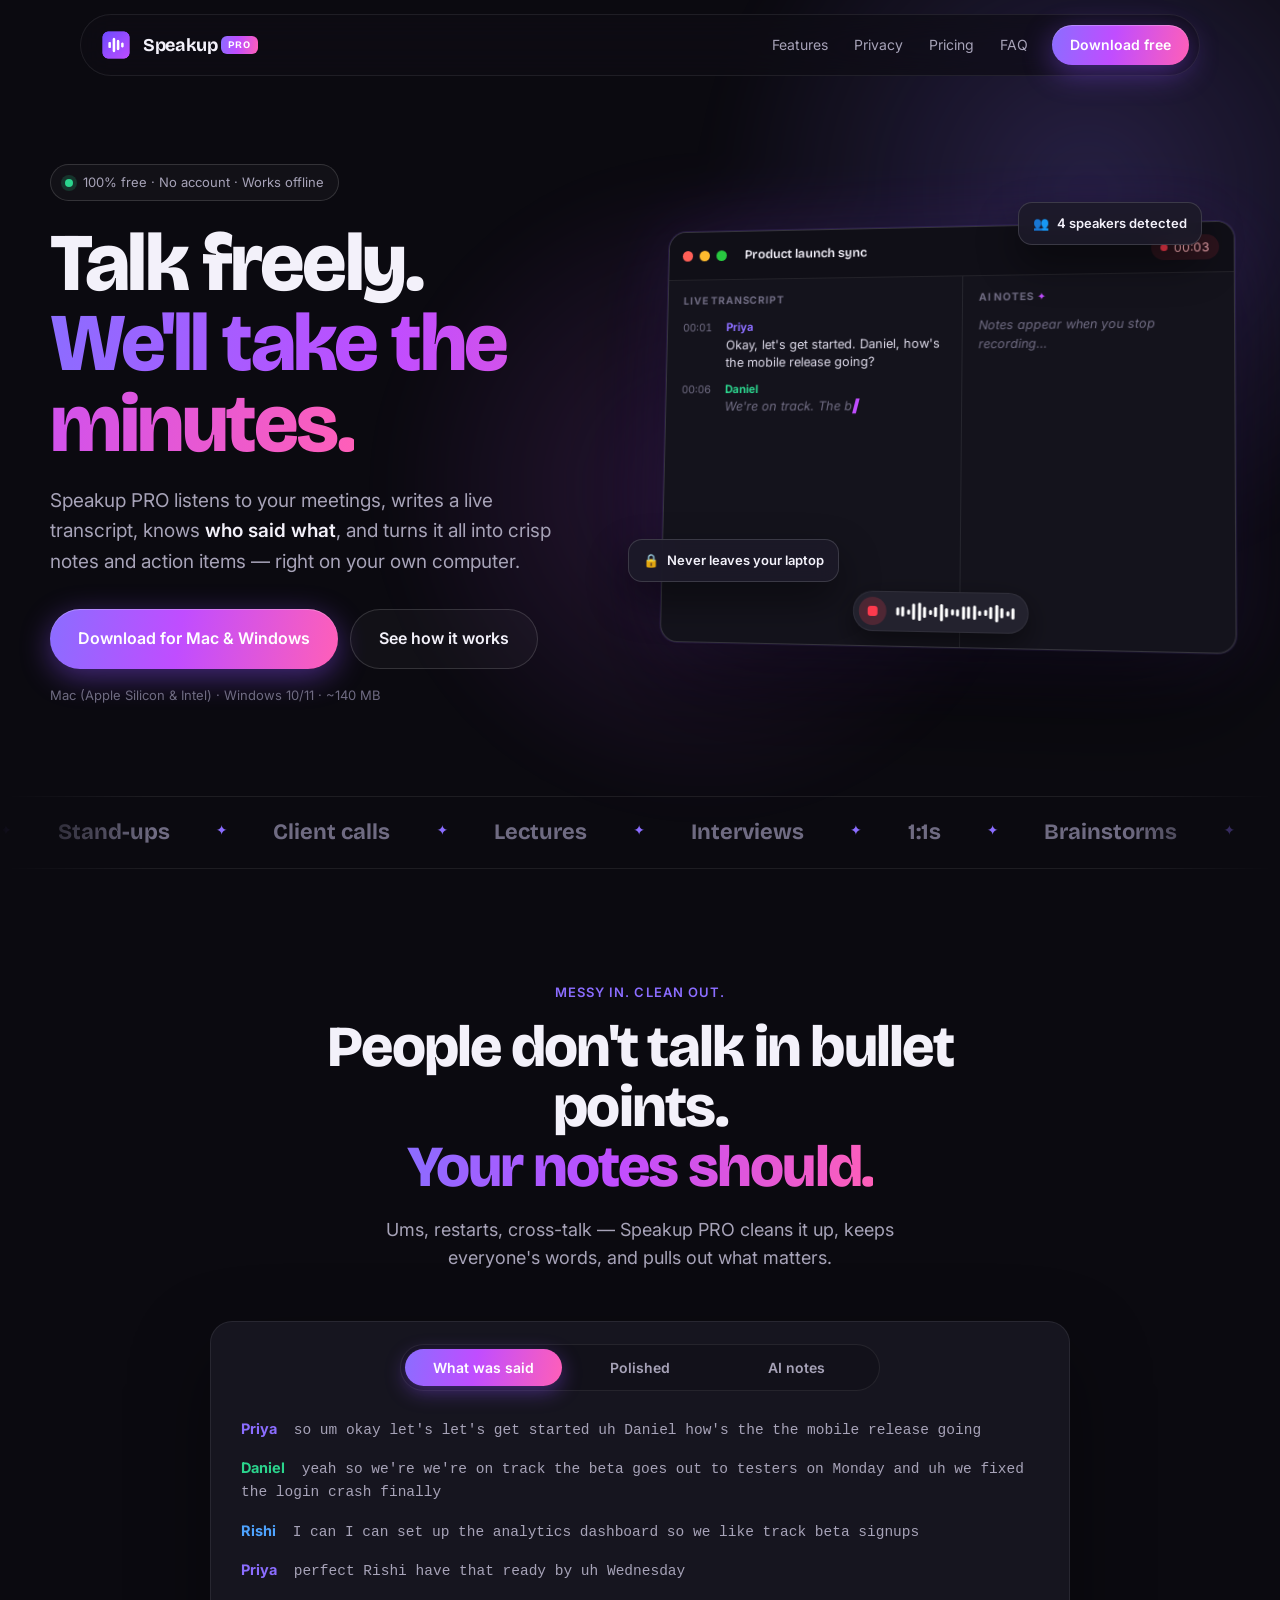
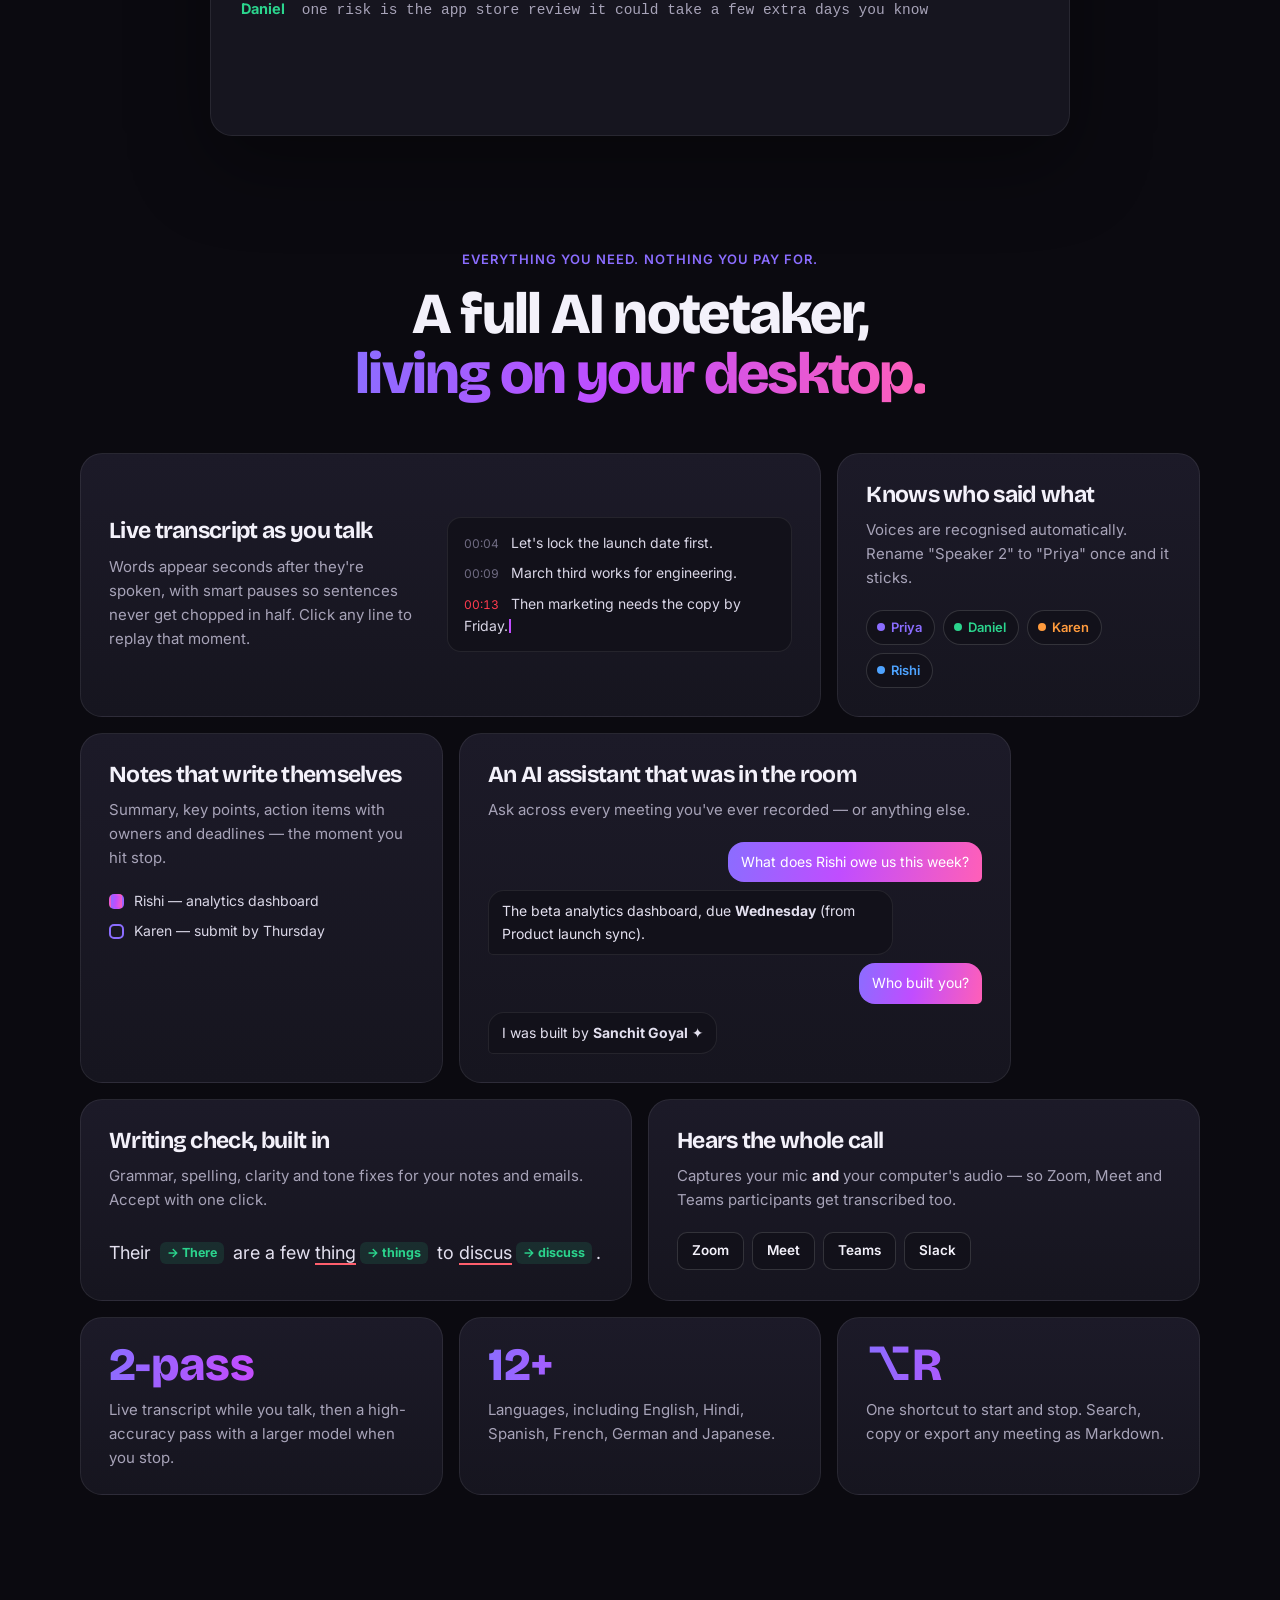
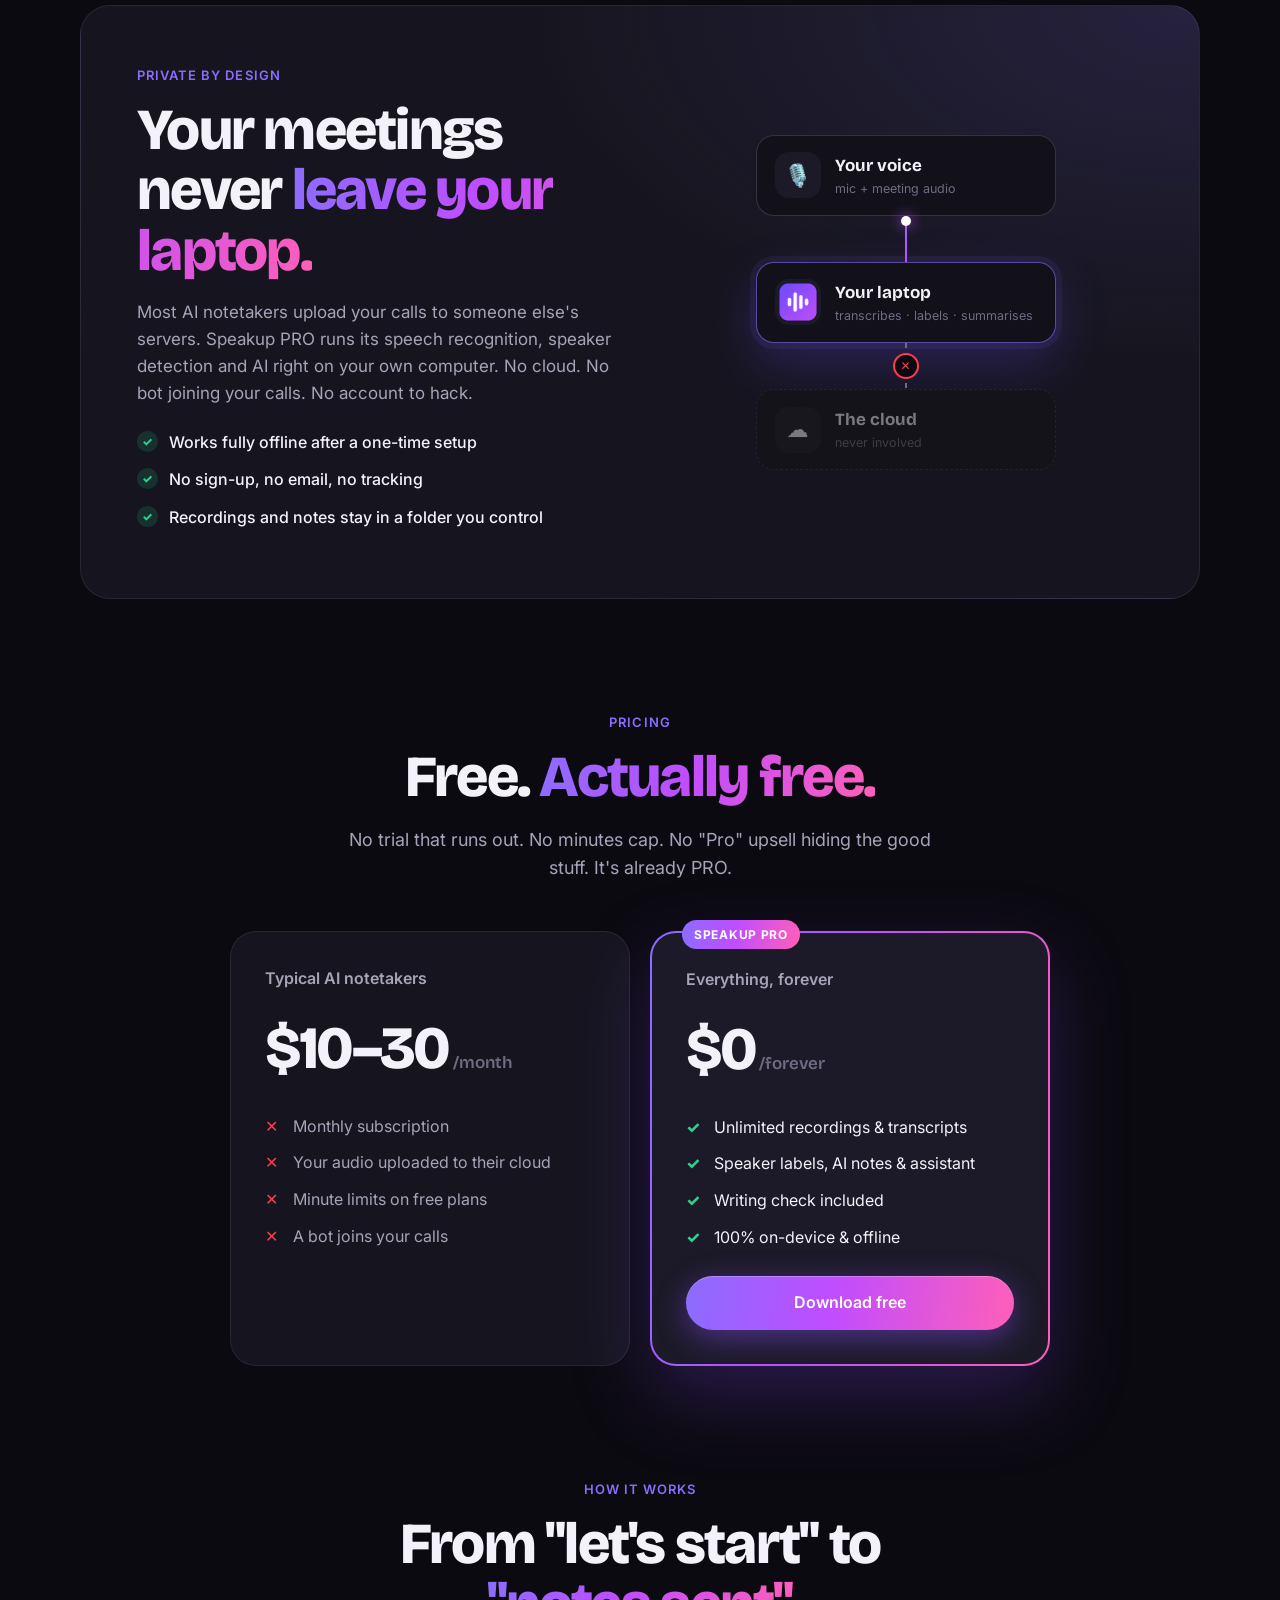
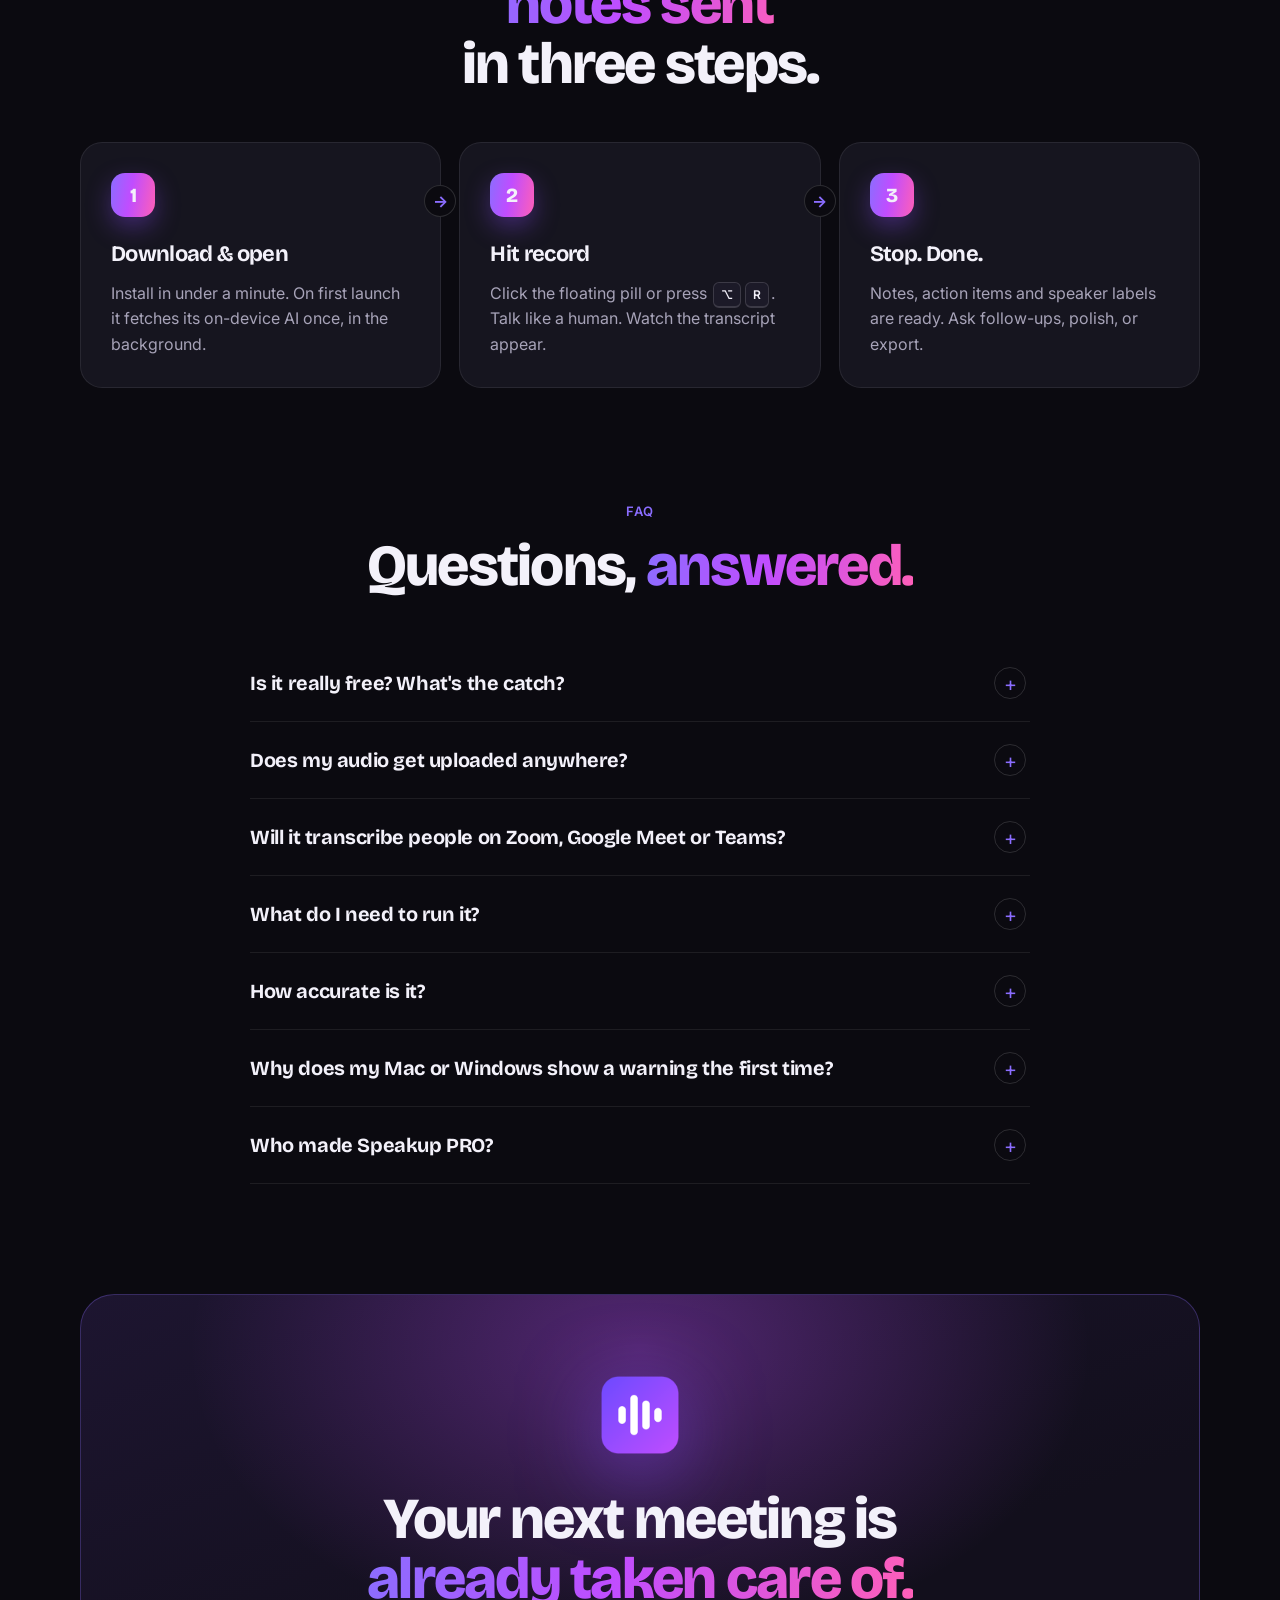
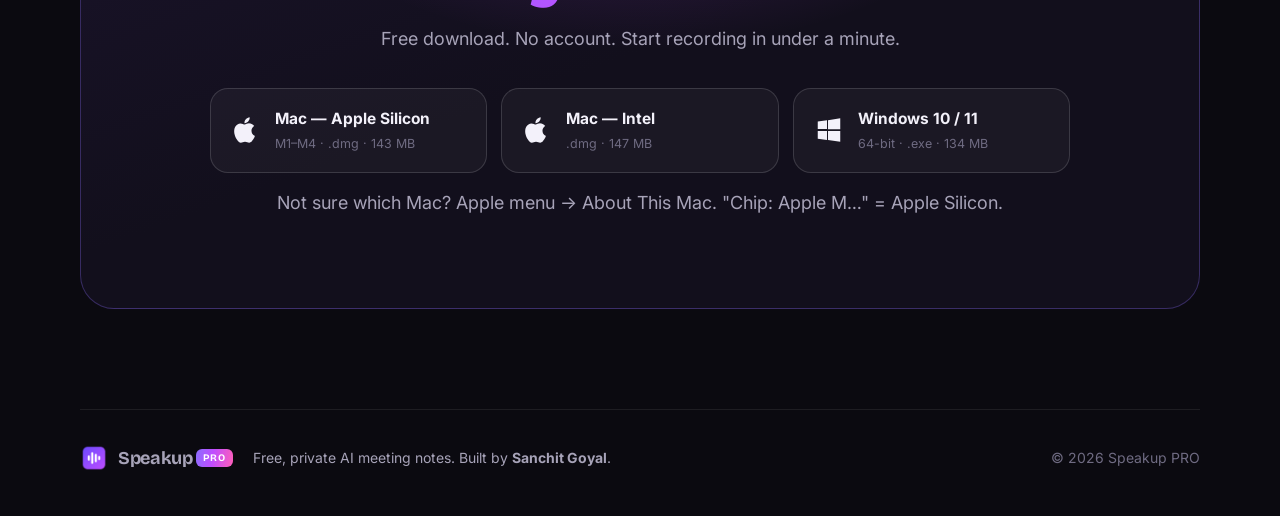
==== index.html @ 94971e8c "Add files via upload" ====
<!doctype html>
<html lang="en">
<head>
  <meta charset="utf-8" />
  <meta name="viewport" content="width=device-width, initial-scale=1" />
  <title>Speakup PRO — Free AI meeting notes that never leave your laptop</title>
  <meta name="description" content="Speakup PRO records your meetings, transcribes them live, knows who said what, and writes the notes — 100% free, no account, and everything runs on your own computer." />
  <meta property="og:title" content="Speakup PRO — Free AI meeting notes" />
  <meta property="og:description" content="Live transcripts, speaker labels, AI notes and an AI assistant. Free forever. Private by design — it all runs on your computer." />
  <meta property="og:image" content="assets/og.png" />
  <meta name="twitter:card" content="summary_large_image" />
  <meta name="theme-color" content="#0b0a10" />
  <link rel="icon" href="assets/favicon.png" />
  <link rel="preconnect" href="https://fonts.googleapis.com" />
  <link rel="preconnect" href="https://fonts.gstatic.com" crossorigin />
  <link href="https://fonts.googleapis.com/css2?family=Bricolage+Grotesque:opsz,wght@12..96,500;12..96,700;12..96,800&family=Inter:wght@400;500;600;700&display=swap" rel="stylesheet" />
  <link rel="stylesheet" href="styles.css" />
</head>
<body>
  <div class="bg-glow" aria-hidden="true"></div>

  <!-- ================= NAV ================= -->
  <header class="nav">
    <a href="#" class="brand" aria-label="Speakup PRO home">
      <img src="assets/icon-256.png" alt="" width="34" height="34" />
      <span>Speakup <b>PRO</b></span>
    </a>
    <nav class="nav-links" aria-label="Main">
      <a href="#features">Features</a>
      <a href="#privacy">Privacy</a>
      <a href="#pricing">Pricing</a>
      <a href="#faq">FAQ</a>
    </nav>
    <a href="#download" class="btn btn-sm btn-glow nav-cta">Download free</a>
  </header>

  <main>
    <!-- ================= HERO ================= -->
    <section class="hero">
      <div class="hero-copy">
        <div class="pill-badge"><span class="dot"></span> 100% free · No account · Works offline</div>
        <h1>Talk freely.<br /><span class="grad">We'll take the minutes.</span></h1>
        <p class="lead">Speakup PRO listens to your meetings, writes a live transcript, knows <em>who said what</em>, and turns it all into crisp notes and action items — right on your own computer.</p>
        <div class="hero-ctas">
          <a href="#download" class="btn btn-lg btn-glow" data-download-primary>
            <span class="os-ico" data-os-icon></span><span data-os-label>Download for free</span>
          </a>
          <a href="#how" class="btn btn-lg btn-ghost">See how it works</a>
        </div>
        <p class="hero-meta">Mac (Apple Silicon &amp; Intel) · Windows 10/11 · <span data-os-size>~140 MB</span></p>
      </div>

      <!-- Animated app window -->
      <div class="stage" aria-label="Animated preview of Speakup PRO transcribing a meeting">
        <div class="window">
          <div class="win-bar">
            <i></i><i></i><i></i>
            <span class="win-title">Product launch sync</span>
            <span class="rec-chip"><span class="rec-dot"></span><span id="demoTimer">00:00</span></span>
          </div>
          <div class="win-body">
            <div class="pane transcript" id="demoTranscript">
              <div class="pane-label">Live transcript</div>
            </div>
            <div class="pane notes">
              <div class="pane-label">AI notes <span class="spark">✦</span></div>
              <div id="demoNotes" class="demo-notes"></div>
            </div>
          </div>
          <div class="win-pill">
            <span class="rec-btn"></span>
            <span class="wave" id="demoWave"></span>
          </div>
        </div>
        <div class="float-card fc-1"><span>🔒</span> Never leaves your laptop</div>
        <div class="float-card fc-2"><span>👥</span> 4 speakers detected</div>
      </div>
    </section>

    <!-- ================= MARQUEE ================= -->
    <section class="marquee" aria-label="Made for">
      <div class="marquee-track">
        <span>Stand-ups</span><span>Client calls</span><span>Lectures</span><span>Interviews</span><span>1:1s</span><span>Brainstorms</span><span>Podcasts</span><span>Board meetings</span><span>Sales calls</span><span>Research</span>
        <span>Stand-ups</span><span>Client calls</span><span>Lectures</span><span>Interviews</span><span>1:1s</span><span>Brainstorms</span><span>Podcasts</span><span>Board meetings</span><span>Sales calls</span><span>Research</span>
      </div>
    </section>

    <!-- ================= MESSY → CLEAN ================= -->
    <section class="section polish" id="how-it-sounds">
      <div class="section-head">
        <span class="eyebrow">Messy in. Clean out.</span>
        <h2>People don't talk in bullet points.<br /><span class="grad">Your notes should.</span></h2>
        <p>Ums, restarts, cross-talk — Speakup PRO cleans it up, keeps everyone's words, and pulls out what matters.</p>
      </div>
      <div class="polish-card">
        <div class="polish-toggle" role="tablist" aria-label="Transcript view">
          <button role="tab" aria-selected="true" data-view="raw">What was said</button>
          <button role="tab" aria-selected="false" data-view="clean">Polished</button>
          <button role="tab" aria-selected="false" data-view="notes">AI notes</button>
          <span class="toggle-thumb"></span>
        </div>
        <div class="polish-views">
          <div class="pv pv-raw active" data-pane="raw">
            <p><b class="who c1">Priya</b> so um okay let's let's get started uh Daniel how's the the mobile release going</p>
            <p><b class="who c2">Daniel</b> yeah so we're we're on track the beta goes out to testers on Monday and uh we fixed the login crash finally</p>
            <p><b class="who c4">Rishi</b> I can I can set up the analytics dashboard so we like track beta signups</p>
            <p><b class="who c1">Priya</b> perfect Rishi have that ready by uh Wednesday</p>
            <p><b class="who c2">Daniel</b> one risk is the app store review it could take a few extra days you know</p>
          </div>
          <div class="pv pv-clean" data-pane="clean">
            <p><b class="who c1">Priya</b> <s>so um</s> Okay, let's get started. Daniel, how's the mobile release going?</p>
            <p><b class="who c2">Daniel</b> We're on track. The beta goes out to testers on Monday, and we fixed the login crash<s> finally</s>.</p>
            <p><b class="who c4">Rishi</b> I can set up the analytics dashboard so we can track beta signups.</p>
            <p><b class="who c1">Priya</b> Perfect. Rishi, have that ready by Wednesday.</p>
            <p><b class="who c2">Daniel</b> One risk is the App Store review — it could take a few extra days.</p>
            <div class="legend"><span><s>struck</s> fillers removed</span><span>✓ punctuation &amp; names fixed</span></div>
          </div>
          <div class="pv pv-notes" data-pane="notes">
            <h4>Summary</h4>
            <p>The mobile beta ships to testers on Monday after the login crash fix. Analytics will track signups, and App Store review timing is the main risk.</p>
            <h4>Action items</h4>
            <ul class="tasks">
              <li><span class="box"></span><b class="who c4">Rishi</b> Set up the beta analytics dashboard — <em>by Wednesday</em></li>
              <li><span class="box"></span><b class="who c2">Daniel</b> Send the beta to testers — <em>Monday</em></li>
            </ul>
            <h4>Risks</h4>
            <p>App Store review could add a few days.</p>
          </div>
        </div>
      </div>
    </section>

    <!-- ================= FEATURES (bento) ================= -->
    <section class="section" id="features">
      <div class="section-head">
        <span class="eyebrow">Everything you need. Nothing you pay for.</span>
        <h2>A full AI notetaker,<br /><span class="grad">living on your desktop.</span></h2>
      </div>
      <div class="bento">
        <article class="tile t-wide t-live">
          <div class="tile-copy">
            <h3>Live transcript as you talk</h3>
            <p>Words appear seconds after they're spoken, with smart pauses so sentences never get chopped in half. Click any line to replay that moment.</p>
          </div>
          <div class="mini-transcript" aria-hidden="true">
            <div><span class="t">00:04</span> Let's lock the launch date first.</div>
            <div><span class="t">00:09</span> March third works for engineering.</div>
            <div class="typing-line"><span class="t live">00:13</span> <span class="typewriter" data-text="Then marketing needs the copy by Friday."></span><span class="caret"></span></div>
          </div>
        </article>

        <article class="tile t-speakers">
          <h3>Knows who said what</h3>
          <p>Voices are recognised automatically. Rename "Speaker 2" to "Priya" once and it sticks.</p>
          <div class="chips" aria-hidden="true">
            <span class="chip c1">Priya</span><span class="chip c2">Daniel</span><span class="chip c3">Karen</span><span class="chip c4">Rishi</span>
          </div>
        </article>

        <article class="tile t-notes">
          <h3>Notes that write themselves</h3>
          <p>Summary, key points, action items with owners and deadlines — the moment you hit stop.</p>
          <ul class="mini-tasks" aria-hidden="true">
            <li><span class="box on"></span> Rishi — analytics dashboard</li>
            <li><span class="box"></span> Karen — submit by Thursday</li>
          </ul>
        </article>

        <article class="tile t-assistant">
          <h3>An AI assistant that was in the room</h3>
          <p>Ask across every meeting you've ever recorded — or anything else.</p>
          <div class="chat" aria-hidden="true">
            <div class="b user">What does Rishi owe us this week?</div>
            <div class="b bot">The beta analytics dashboard, due <b>Wednesday</b> (from Product launch sync).</div>
            <div class="b user">Who built you?</div>
            <div class="b bot">I was built by <b>Sanchit Goyal</b> ✦</div>
          </div>
        </article>

        <article class="tile t-writing">
          <h3>Writing check, built in</h3>
          <p>Grammar, spelling, clarity and tone fixes for your notes and emails. Accept with one click.</p>
          <p class="wc-demo" aria-hidden="true">Their <span class="fix">→ There</span> are a few <u>thing</u><span class="fix">→ things</span> to <span class="nw"><u>discus</u><span class="fix">→ discuss</span>.</span></p>
        </article>

        <article class="tile t-calls">
          <h3>Hears the whole call</h3>
          <p>Captures your mic <em>and</em> your computer's audio — so Zoom, Meet and Teams participants get transcribed too.</p>
          <div class="apps" aria-hidden="true"><span>Zoom</span><span>Meet</span><span>Teams</span><span>Slack</span></div>
        </article>

        <article class="tile t-small t-accuracy">
          <div class="big-num">2-pass</div>
          <p>Live transcript while you talk, then a high-accuracy pass with a larger model when you stop.</p>
        </article>
        <article class="tile t-small t-langs">
          <div class="big-num">12+</div>
          <p>Languages, including English, Hindi, Spanish, French, German and Japanese.</p>
        </article>
        <article class="tile t-small t-export">
          <div class="big-num">⌥R</div>
          <p>One shortcut to start and stop. Search, copy or export any meeting as Markdown.</p>
        </article>
      </div>
    </section>

    <!-- ================= PRIVACY ================= -->
    <section class="section privacy" id="privacy">
      <div class="privacy-grid">
        <div>
          <span class="eyebrow">Private by design</span>
          <h2>Your meetings never <span class="grad">leave your laptop.</span></h2>
          <p class="lead-sm">Most AI notetakers upload your calls to someone else's servers. Speakup PRO runs its speech recognition, speaker detection and AI right on your own computer. No cloud. No bot joining your calls. No account to hack.</p>
          <ul class="checks">
            <li>Works fully offline after a one-time setup</li>
            <li>No sign-up, no email, no tracking</li>
            <li>Recordings and notes stay in a folder you control</li>
          </ul>
        </div>
        <div class="flow-diagram" aria-label="Diagram: audio goes from your microphone to the AI on your laptop, never to the cloud">
          <div class="node"><span class="ic">🎙️</span><span class="txt"><b>Your voice</b><small>mic + meeting audio</small></span></div>
          <div class="link"><span class="pulse"></span></div>
          <div class="node core"><span class="ic"><img src="assets/icon-256.png" alt="" /></span><span class="txt"><b>Your laptop</b><small>transcribes · labels · summarises</small></span></div>
          <div class="link cut"><span class="x">✕</span></div>
          <div class="node cloud"><span class="ic">☁️</span><span class="txt"><b>The cloud</b><small>never involved</small></span></div>
        </div>
      </div>
    </section>

    <!-- ================= PRICING ================= -->
    <section class="section" id="pricing">
      <div class="section-head">
        <span class="eyebrow">Pricing</span>
        <h2>Free. <span class="grad">Actually free.</span></h2>
        <p>No trial that runs out. No minutes cap. No "Pro" upsell hiding the good stuff. It's already PRO.</p>
      </div>
      <div class="price-row">
        <div class="price-card others">
          <div class="pc-head">Typical AI notetakers</div>
          <div class="pc-price">$10–30<small>/month</small></div>
          <ul>
            <li class="no">Monthly subscription</li>
            <li class="no">Your audio uploaded to their cloud</li>
            <li class="no">Minute limits on free plans</li>
            <li class="no">A bot joins your calls</li>
          </ul>
        </div>
        <div class="price-card ours">
          <div class="pc-ribbon">Speakup PRO</div>
          <div class="pc-head">Everything, forever</div>
          <div class="pc-price">$0<small>/forever</small></div>
          <ul>
            <li>Unlimited recordings &amp; transcripts</li>
            <li>Speaker labels, AI notes &amp; assistant</li>
            <li>Writing check included</li>
            <li>100% on-device &amp; offline</li>
          </ul>
          <a href="#download" class="btn btn-glow btn-block">Download free</a>
        </div>
      </div>
    </section>

    <!-- ================= HOW IT WORKS ================= -->
    <section class="section" id="how">
      <div class="section-head">
        <span class="eyebrow">How it works</span>
        <h2>From <span class="nw">"let's start"</span> to <span class="grad nw">"notes sent"</span><br />in three steps.</h2>
      </div>
      <ol class="steps">
        <li>
          <span class="step-n">1</span>
          <h3>Download &amp; open</h3>
          <p>Install in under a minute. On first launch it fetches its on-device AI once, in the background.</p>
        </li>
        <li>
          <span class="step-n">2</span>
          <h3>Hit record</h3>
          <p>Click the floating pill or press <kbd>⌥</kbd><kbd>R</kbd>. Talk like a human. Watch the transcript appear.</p>
        </li>
        <li>
          <span class="step-n">3</span>
          <h3>Stop. Done.</h3>
          <p>Notes, action items and speaker labels are ready. Ask follow-ups, polish, or export.</p>
        </li>
      </ol>
    </section>

    <!-- ================= FAQ ================= -->
    <section class="section faq" id="faq">
      <div class="section-head">
        <span class="eyebrow">FAQ</span>
        <h2>Questions, <span class="grad">answered.</span></h2>
      </div>
      <div class="faq-list">
        <details>
          <summary>Is it really free? What's the catch?</summary>
          <p>It's really free. Because everything runs on your own computer, there are no server costs to pass on to you — so there's no subscription, no account and no ads.</p>
        </details>
        <details>
          <summary>Does my audio get uploaded anywhere?</summary>
          <p>No. Speech recognition, speaker detection and the AI all run locally. The only internet use is a one-time download of the AI models on first launch; after that you can record with Wi-Fi off.</p>
        </details>
        <details>
          <summary>Will it transcribe people on Zoom, Google Meet or Teams?</summary>
          <p>Yes. Turn on "Also capture computer audio" and Speakup PRO records the call audio alongside your mic. No bot joins the meeting, so nobody sees an extra participant.</p>
        </details>
        <details>
          <summary>What do I need to run it?</summary>
          <p>A Mac (Apple Silicon or Intel, macOS 12 or later) or a Windows 10/11 PC, 8 GB of RAM or more, and about 1.5 GB of free disk space. Newer computers write notes faster — on Apple Silicon it's quick.</p>
        </details>
        <details>
          <summary>How accurate is it?</summary>
          <p>Very good for clear audio, using the open Whisper speech model — and a high-accuracy pass re-checks each recording when you stop. Like any AI, it can occasionally mishear a name or mix up who said what, so give important details a quick look.</p>
        </details>
        <details>
          <summary>Why does my Mac or Windows show a warning the first time?</summary>
          <p>The installers aren't code-signed yet. On Mac, right-click the app and choose <b>Open</b>. On Windows, click <b>More info → Run anyway</b>. You only need to do this once.</p>
        </details>
        <details>
          <summary>Who made Speakup PRO?</summary>
          <p>Speakup PRO was built by Sanchit Goyal. Ask the in-app assistant — it'll tell you the same.</p>
        </details>
      </div>
    </section>

    <!-- ================= DOWNLOAD ================= -->
    <section class="section download" id="download">
      <div class="dl-card">
        <div class="dl-glow" aria-hidden="true"></div>
        <img src="assets/icon-256.png" alt="Speakup PRO app icon" class="dl-icon" width="96" height="96" />
        <h2>Your next meeting is<br /><span class="grad">already taken care of.</span></h2>
        <p>Free download. No account. Start recording in under a minute.</p>
        <div class="dl-grid">
          <a class="dl-btn" data-platform="mac-arm" href="#">
            <span class="dl-os"></span>
            <span><b>Mac — Apple Silicon</b><small>M1–M4 · .dmg · 143 MB</small></span>
          </a>
          <a class="dl-btn" data-platform="mac-intel" href="#">
            <span class="dl-os"></span>
            <span><b>Mac — Intel</b><small>.dmg · 147 MB</small></span>
          </a>
          <a class="dl-btn" data-platform="windows" href="#">
            <span class="dl-os win"></span>
            <span><b>Windows 10 / 11</b><small>64-bit · .exe · 134 MB</small></span>
          </a>
        </div>
        <p class="dl-help">Not sure which Mac? Apple menu → About This Mac. "Chip: Apple M…" = Apple Silicon.</p>
      </div>
    </section>
  </main>

  <footer class="footer">
    <div class="brand"><img src="assets/icon-256.png" alt="" width="28" height="28" /><span>Speakup <b>PRO</b></span></div>
    <p>Free, private AI meeting notes. Built by <b>Sanchit Goyal</b>.</p>
    <p class="small">© <span id="year">2026</span> Speakup PRO</p>
  </footer>

  <script src="script.js"></script>
</body>
</html>
---- styles.css ----
/* Speakup PRO — website */
:root {
  --bg: #0b0a10;
  --bg-2: #12111a;
  --card: #16151f;
  --card-2: #1c1a28;
  --line: rgba(255, 255, 255, 0.08);
  --line-2: rgba(255, 255, 255, 0.14);
  --text: #f3f1fa;
  --muted: #a7a3b8;
  --faint: #6f6b82;
  --violet: #6d4aff;
  --violet-2: #8b6dff;
  --magenta: #c04dff;
  --pink: #ff5fb8;
  --rec: #ff3b4e;
  --green: #2bd48d;
  --c1: #8b6dff; --c2: #2bd48d; --c3: #ff9b3d; --c4: #4ea3ff;
  --grad: linear-gradient(100deg, #8b6dff 0%, #c04dff 45%, #ff5fb8 100%);
  --radius: 22px;
  --display: "Bricolage Grotesque", Inter, system-ui, sans-serif;
  color-scheme: dark;
}

* { box-sizing: border-box; }
html { scroll-behavior: smooth; }
body {
  margin: 0; background: var(--bg); color: var(--text);
  font: 16px/1.6 Inter, system-ui, -apple-system, "Segoe UI", sans-serif;
  -webkit-font-smoothing: antialiased; overflow-x: hidden;
}
img { max-width: 100%; display: block; }
a { color: inherit; text-decoration: none; }
h1, h2, h3, h4 { font-family: var(--display); letter-spacing: -0.03em; margin: 0; }
em { font-style: normal; color: var(--text); font-weight: 600; }
kbd { font: 600 12px/1 Inter, sans-serif; padding: 4px 7px; border-radius: 6px; border: 1px solid var(--line-2); border-bottom-width: 2px; background: var(--card-2); color: var(--text); margin: 0 2px; }
.grad { background: var(--grad); -webkit-background-clip: text; background-clip: text; color: transparent; }

/* ambient background */
.bg-glow {
  position: fixed; inset: -20vmax -20vmax auto auto; width: 70vmax; height: 70vmax; pointer-events: none; z-index: -1;
  background: radial-gradient(circle at center, rgba(139, 109, 255, .22), transparent 60%);
  filter: blur(20px); animation: drift 18s ease-in-out infinite alternate;
}
.bg-glow::after {
  content: ""; position: fixed; left: -25vmax; top: 40vh; width: 60vmax; height: 60vmax;
  background: radial-gradient(circle, rgba(192, 77, 255, .16), transparent 60%);
}
@keyframes drift { to { transform: translate(-8vmax, 6vmax) scale(1.1); } }

/* ---------------- buttons ---------------- */
.btn { display: inline-flex; align-items: center; justify-content: center; gap: 10px; font-weight: 600; border-radius: 999px; transition: transform .15s, box-shadow .2s, background .2s, border-color .2s; white-space: nowrap; cursor: pointer; }
.btn:active { transform: translateY(1px) scale(.99); }
.btn-sm { padding: 9px 18px; font-size: 14px; }
.btn-lg { padding: 16px 28px; font-size: 16px; }
.btn-block { width: 100%; padding: 14px; }
.btn-glow { background: var(--grad); color: #fff; box-shadow: 0 8px 30px rgba(139, 77, 255, .45), inset 0 1px 0 rgba(255,255,255,.25); }
.btn-glow:hover { transform: translateY(-2px); box-shadow: 0 14px 40px rgba(170, 77, 255, .6), inset 0 1px 0 rgba(255,255,255,.25); }
.btn-ghost { border: 1px solid var(--line-2); color: var(--text); background: rgba(255,255,255,.03); }
.btn-ghost:hover { border-color: var(--violet-2); background: rgba(139,109,255,.08); }
.os-ico { width: 18px; height: 18px; display: inline-block; background: currentColor; -webkit-mask: var(--ico) center/contain no-repeat; mask: var(--ico) center/contain no-repeat; }
.os-ico:empty:not([style]) { display: none; }

/* ---------------- nav ---------------- */
.nav {
  position: sticky; top: 14px; z-index: 50; margin: 14px auto 0; width: min(1120px, calc(100% - 32px));
  display: flex; align-items: center; gap: 24px; padding: 10px 10px 10px 18px;
  border: 1px solid var(--line); border-radius: 999px; background: rgba(14, 13, 20, .72); backdrop-filter: blur(16px) saturate(140%);
}
.brand { display: flex; align-items: center; gap: 10px; font-family: var(--display); font-weight: 700; font-size: 18px; letter-spacing: -0.02em; }
.brand img { border-radius: 9px; }
.brand b { font-size: 10px; letter-spacing: .1em; color: #fff; background: var(--grad); padding: 3px 7px; border-radius: 6px; vertical-align: 3px; }
.nav-links { display: flex; gap: 26px; margin-left: auto; font-size: 14px; color: var(--muted); }
.nav-links a:hover { color: var(--text); }

/* ---------------- hero ---------------- */
.hero { width: min(1180px, calc(100% - 32px)); margin: 0 auto; padding: 88px 0 40px; display: grid; grid-template-columns: 1fr 1.05fr; gap: 56px; align-items: center; }
.pill-badge { display: inline-flex; align-items: center; gap: 10px; padding: 7px 14px; border-radius: 999px; border: 1px solid var(--line-2); background: rgba(255,255,255,.03); font-size: 13px; color: var(--muted); }
.pill-badge .dot { width: 8px; height: 8px; border-radius: 50%; background: var(--green); box-shadow: 0 0 0 4px rgba(43, 212, 141, .18); animation: blink 2s infinite; }
@keyframes blink { 50% { opacity: .4; } }
.hero h1 { font-size: clamp(44px, 6.4vw, 84px); line-height: .98; font-weight: 800; margin: 22px 0 22px; }
.lead { font-size: clamp(17px, 1.5vw, 19px); color: var(--muted); max-width: 520px; margin: 0 0 32px; }
.hero-ctas { display: flex; gap: 12px; flex-wrap: wrap; }
.hero-meta { font-size: 13px; color: var(--faint); margin: 16px 0 0; }

/* animated app window */
.stage { position: relative; perspective: 1400px; text-align: left; }
.window {
  position: relative; border-radius: 18px; overflow: hidden; background: #14131c; border: 1px solid var(--line-2);
  box-shadow: 0 40px 120px rgba(0,0,0,.6), 0 0 0 1px rgba(139,109,255,.15), 0 0 80px rgba(139, 77, 255, .18);
  transform: rotateY(-8deg) rotateX(4deg); transition: transform .6s cubic-bezier(.2,.8,.2,1);
}
.stage:hover .window { transform: rotateY(0) rotateX(0); }
.win-bar { display: flex; align-items: center; gap: 7px; padding: 12px 14px; border-bottom: 1px solid var(--line); background: #100f17; }
.win-bar > i { width: 11px; height: 11px; border-radius: 50%; background: #3a3848; }
.win-bar > i:nth-child(1) { background: #ff5f57; } .win-bar > i:nth-child(2) { background: #febc2e; } .win-bar > i:nth-child(3) { background: #28c840; }
.win-title { margin-left: 12px; font-weight: 600; font-size: 13px; font-family: var(--display); }
.rec-chip { margin-left: auto; display: flex; align-items: center; gap: 6px; font-size: 12px; font-variant-numeric: tabular-nums; color: #ffb3bb; background: rgba(255,59,78,.12); padding: 3px 9px; border-radius: 999px; }
.rec-dot { width: 7px; height: 7px; border-radius: 50%; background: var(--rec); animation: blink 1.2s infinite; }
.win-body { display: grid; grid-template-columns: 1.15fr 1fr; height: 370px; }
.pane { padding: 14px 16px; overflow: hidden; position: relative; }
.pane.transcript { border-right: 1px solid var(--line); }
.pane-label { font-size: 10.5px; font-weight: 700; letter-spacing: .08em; text-transform: uppercase; color: var(--faint); margin-bottom: 10px; }
.spark { color: var(--magenta); }
.line { display: grid; grid-template-columns: 38px 1fr; gap: 8px; font-size: 12.8px; line-height: 1.45; margin-bottom: 9px; animation: rise .45s cubic-bezier(.2,.8,.2,1) both; }
.line .t { color: var(--faint); font-size: 11px; font-variant-numeric: tabular-nums; padding-top: 1px; }
.line .who { display: block; font-weight: 700; font-size: 11.5px; margin-bottom: 1px; }
.line.interim p { color: var(--faint); font-style: italic; }
.line p { margin: 0; color: #dcd9e8; }
@keyframes rise { from { opacity: 0; transform: translateY(8px); } }
.demo-notes { font-size: 12.5px; line-height: 1.5; color: #d9d6e6; }
.demo-notes h5 { font-family: var(--display); font-size: 13px; margin: 0 0 4px; color: #fff; }
.demo-notes p { margin: 0 0 10px; }
.demo-notes ul { list-style: none; padding: 0; margin: 0 0 10px; }
.demo-notes li { display: flex; gap: 7px; align-items: flex-start; margin-bottom: 5px; animation: rise .4s both; }
.demo-notes .box { flex: none; width: 12px; height: 12px; border-radius: 4px; border: 1.5px solid var(--violet-2); margin-top: 3px; }
.demo-notes .wait { color: var(--faint); font-style: italic; }
.cursor-blink::after { content: "▍"; color: var(--magenta); animation: blink .9s infinite; margin-left: 1px; }
.win-pill { position: absolute; left: 50%; bottom: 14px; transform: translateX(-50%); display: flex; align-items: center; gap: 10px; padding: 6px 14px 6px 6px; background: #23222e; border-radius: 999px; box-shadow: 0 10px 30px rgba(0,0,0,.5), inset 0 0 0 1px rgba(255,255,255,.06); }
.rec-btn { width: 28px; height: 28px; border-radius: 50%; background: rgba(255,59,78,.2); display: grid; place-items: center; animation: ring 1.8s infinite; }
.rec-btn::after { content: ""; width: 10px; height: 10px; border-radius: 3px; background: var(--rec); }
@keyframes ring { 0% { box-shadow: 0 0 0 0 rgba(255,59,78,.45); } 100% { box-shadow: 0 0 0 10px rgba(255,59,78,0); } }
.wave { display: flex; gap: 2.5px; align-items: center; height: 22px; }
.wave i { width: 3px; border-radius: 2px; background: #fff; height: 4px; transition: height .12s; }
.float-card { position: absolute; display: flex; align-items: center; gap: 8px; padding: 10px 14px; border-radius: 14px; font-size: 13px; font-weight: 600; background: rgba(28, 26, 40, .9); border: 1px solid var(--line-2); backdrop-filter: blur(10px); box-shadow: 0 18px 40px rgba(0,0,0,.45); animation: bob 6s ease-in-out infinite; }
.fc-1 { left: -26px; bottom: 64px; }
.fc-2 { right: 28px; top: -22px; animation-delay: -3s; }
@keyframes bob { 50% { transform: translateY(-10px); } }

/* ---------------- marquee ---------------- */
.marquee { overflow: hidden; border-block: 1px solid var(--line); margin: 50px 0 0; padding: 18px 0; mask: linear-gradient(90deg, transparent, #000 12%, #000 88%, transparent); -webkit-mask: linear-gradient(90deg, transparent, #000 12%, #000 88%, transparent); }
.marquee-track { display: flex; gap: 46px; width: max-content; animation: scroll 38s linear infinite; font-family: var(--display); font-weight: 700; font-size: 22px; color: var(--faint); }
.marquee-track span::before { content: "✦"; color: var(--violet-2); margin-right: 46px; font-size: 14px; vertical-align: 4px; }
@keyframes scroll { to { transform: translateX(-50%); } }

/* ---------------- sections ---------------- */
.section { width: min(1120px, calc(100% - 32px)); margin: 0 auto; padding: 110px 0 0; }
.section-head { text-align: center; max-width: 760px; margin: 0 auto 48px; }
.eyebrow { display: inline-block; font-size: 13px; font-weight: 600; letter-spacing: .08em; text-transform: uppercase; color: var(--violet-2); margin-bottom: 14px; }
.section h2 { font-size: clamp(34px, 4.6vw, 58px); line-height: 1.04; font-weight: 800; }
.section-head p { color: var(--muted); font-size: 18px; margin: 18px auto 0; max-width: 600px; }

/* ---------------- polish demo ---------------- */
.polish-card { max-width: 860px; margin: 0 auto; background: var(--card); border: 1px solid var(--line); border-radius: var(--radius); padding: 22px; box-shadow: 0 30px 80px rgba(0,0,0,.35); }
.polish-toggle { position: relative; display: grid; grid-template-columns: repeat(3, 1fr); background: var(--bg-2); border: 1px solid var(--line); border-radius: 999px; padding: 4px; margin: 0 auto 22px; max-width: 480px; }
.polish-toggle button { position: relative; z-index: 1; border: 0; background: none; color: var(--muted); font: 600 14px Inter, sans-serif; padding: 10px 6px; border-radius: 999px; cursor: pointer; transition: color .25s; }
.polish-toggle button[aria-selected="true"] { color: #fff; }
.toggle-thumb { position: absolute; top: 4px; bottom: 4px; left: 4px; width: calc((100% - 8px) / 3); border-radius: 999px; background: var(--grad); transition: transform .4s cubic-bezier(.2,.8,.2,1); box-shadow: 0 6px 20px rgba(139,77,255,.4); }
.polish-views { position: relative; min-height: 300px; }
.pv { position: absolute; inset: 0; opacity: 0; transform: translateY(10px); transition: opacity .35s, transform .35s; pointer-events: none; padding: 4px 8px; }
.pv.active { opacity: 1; transform: none; pointer-events: auto; position: relative; }
.pv p { margin: 0 0 14px; font-size: 16px; color: #d9d6e6; }
.pv-raw p { color: var(--muted); font-family: ui-monospace, "SF Mono", Menlo, monospace; font-size: 14.5px; }
.who { font-weight: 700; margin-right: 8px; font-family: Inter, sans-serif; }
.c1 { color: var(--c1); } .c2 { color: var(--c2); } .c3 { color: var(--c3); } .c4 { color: var(--c4); }
.pv-clean s { color: var(--rec); opacity: .7; text-decoration-thickness: 2px; }
.legend { display: flex; gap: 18px; flex-wrap: wrap; font-size: 13px; color: var(--faint); border-top: 1px solid var(--line); padding-top: 12px; }
.legend s { color: var(--rec); }
.pv-notes h4 { font-size: 18px; margin: 4px 0 8px; }
.pv-notes ul.tasks { list-style: none; padding: 0; margin: 0 0 14px; }
.pv-notes li { display: flex; gap: 10px; align-items: center; margin-bottom: 8px; color: #d9d6e6; }
.box { width: 15px; height: 15px; border-radius: 5px; border: 2px solid var(--violet-2); flex: none; }
.box.on { background: var(--grad); border-color: transparent; }

/* ---------------- bento ---------------- */
.bento { display: grid; grid-template-columns: repeat(6, 1fr); gap: 16px; }
.tile { position: relative; overflow: hidden; background: linear-gradient(180deg, var(--card-2), var(--card)); border: 1px solid var(--line); border-radius: var(--radius); padding: 28px; transition: border-color .3s, transform .3s; }
.tile::before { content: ""; position: absolute; inset: 0; background: radial-gradient(600px circle at var(--mx, 50%) var(--my, 0%), rgba(139, 109, 255, .12), transparent 40%); opacity: 0; transition: opacity .3s; pointer-events: none; }
.tile:hover { border-color: rgba(139,109,255,.35); transform: translateY(-3px); }
.tile:hover::before { opacity: 1; }
.tile h3 { font-size: 23px; line-height: 1.15; margin-bottom: 10px; }
.tile p { color: var(--muted); margin: 0; font-size: 15px; }
.t-wide { grid-column: span 4; display: grid; grid-template-columns: 1fr 1.1fr; gap: 24px; align-items: center; }
.t-speakers, .t-notes { grid-column: span 2; }
.t-assistant { grid-column: span 3; }
.t-writing, .t-calls { grid-column: span 3; }
.t-writing { grid-column: span 3; }
.t-small { grid-column: span 2; padding: 24px 28px; }
.mini-transcript { background: var(--bg-2); border: 1px solid var(--line); border-radius: 14px; padding: 14px 16px; font-size: 14px; color: #d9d6e6; }
.mini-transcript div { margin-bottom: 8px; } .mini-transcript div:last-child { margin: 0; }
.mini-transcript .t { color: var(--faint); font-size: 12px; margin-right: 8px; font-variant-numeric: tabular-nums; }
.mini-transcript .t.live { color: var(--rec); }
.caret { display: inline-block; width: 2px; height: 1em; background: var(--magenta); vertical-align: -2px; margin-left: 1px; animation: blink .9s infinite; }
.chips { display: flex; flex-wrap: wrap; gap: 8px; margin-top: 20px; }
.chip { display: inline-flex; align-items: center; gap: 6px; padding: 6px 12px 6px 10px; border-radius: 999px; font-size: 13px; font-weight: 600; background: var(--bg-2); border: 1px solid var(--line-2); color: var(--text); }
.chip::before { content: ""; width: 8px; height: 8px; border-radius: 50%; background: currentColor; }
.chip.c1 { color: var(--c1); } .chip.c2 { color: var(--c2); } .chip.c3 { color: var(--c3); } .chip.c4 { color: var(--c4); }
.mini-tasks { list-style: none; padding: 0; margin: 20px 0 0; font-size: 14px; color: #d9d6e6; }
.mini-tasks li { display: flex; gap: 10px; align-items: center; margin-bottom: 8px; }
.chat { display: flex; flex-direction: column; gap: 8px; margin-top: 20px; }
.chat .b { max-width: 82%; padding: 9px 13px; border-radius: 16px; font-size: 14px; opacity: 0; transform: translateY(8px); transition: opacity .4s, transform .4s; }
.chat.play .b { opacity: 1; transform: none; }
.chat.play .b:nth-child(2) { transition-delay: .5s; } .chat.play .b:nth-child(3) { transition-delay: 1.1s; } .chat.play .b:nth-child(4) { transition-delay: 1.6s; }
.chat .user { align-self: flex-end; background: var(--grad); color: #fff; border-bottom-right-radius: 5px; }
.chat .bot { align-self: flex-start; background: var(--bg-2); border: 1px solid var(--line); color: #e3e0ef; border-bottom-left-radius: 5px; }
.wc-demo { margin-top: 22px !important; font-size: 18px !important; color: #e3e0ef !important; line-height: 2.1 !important; }
.wc-demo u { text-decoration: none; border-bottom: 2.5px solid #ff5f6d; }
.wc-demo .fix { display: inline-block; font-size: 12.5px; font-weight: 700; color: var(--green); background: rgba(43,212,141,.12); border-radius: 6px; padding: 1px 7px; margin: 0 4px; line-height: 1.6; vertical-align: 2px; }
.apps { display: flex; gap: 8px; margin-top: 20px; flex-wrap: wrap; }
.apps span { padding: 7px 14px; border-radius: 10px; background: var(--bg-2); border: 1px solid var(--line-2); font-weight: 600; font-size: 13.5px; }
.big-num { font-family: var(--display); font-weight: 800; font-size: 46px; line-height: 1; margin-bottom: 10px; background: var(--grad); -webkit-background-clip: text; background-clip: text; color: transparent; }

/* ---------------- privacy ---------------- */
.privacy-grid { display: grid; grid-template-columns: 1fr 1fr; gap: 56px; align-items: center; background: radial-gradient(120% 120% at 100% 0%, rgba(139,109,255,.14), transparent 50%), var(--card); border: 1px solid var(--line); border-radius: 30px; padding: 56px; }
.privacy h2 { margin-bottom: 18px; }
.lead-sm { color: var(--muted); font-size: 17px; margin: 0 0 22px; }
.checks { list-style: none; padding: 0; margin: 0; }
.checks li { position: relative; padding-left: 32px; margin-bottom: 12px; font-weight: 500; }
.checks li::before { content: "✓"; position: absolute; left: 0; top: 1px; width: 21px; height: 21px; border-radius: 50%; background: rgba(43,212,141,.15); color: var(--green); font-size: 12px; font-weight: 800; display: grid; place-items: center; }
.flow-diagram { display: flex; flex-direction: column; align-items: center; gap: 0; }
.node { width: 100%; max-width: 300px; display: flex; align-items: center; gap: 14px; padding: 16px 18px; border-radius: 18px; background: var(--bg-2); border: 1px solid var(--line-2); }
.node .ic { width: 46px; height: 46px; border-radius: 14px; display: grid; place-items: center; font-size: 22px; background: var(--card-2); flex: none; }
.node .ic img { width: 46px; height: 46px; border-radius: 12px; }
.node b { font-family: var(--display); font-size: 17px; display: block; }
.node small { color: var(--faint); font-size: 12.5px; display: block; }
.node.core { border-color: rgba(139,109,255,.6); box-shadow: 0 0 0 6px rgba(139,109,255,.08), 0 20px 50px rgba(109,74,255,.25); }
.node.cloud { opacity: .45; filter: grayscale(1); border-style: dashed; }
.link { position: relative; width: 2px; height: 46px; background: linear-gradient(var(--violet-2), var(--magenta)); }
.link .pulse { position: absolute; left: -4px; width: 10px; height: 10px; border-radius: 50%; background: #fff; box-shadow: 0 0 14px var(--magenta); animation: travel 1.6s linear infinite; }
@keyframes travel { from { top: -4px; } to { top: 40px; } }
.link.cut { background: repeating-linear-gradient(var(--faint) 0 5px, transparent 5px 10px); }
.link .x { position: absolute; top: 50%; left: 50%; transform: translate(-50%, -50%); width: 26px; height: 26px; border-radius: 50%; background: var(--bg); border: 2px solid var(--rec); color: var(--rec); display: grid; place-items: center; font-size: 12px; font-weight: 800; }

/* ---------------- pricing ---------------- */
.price-row { display: grid; grid-template-columns: 1fr 1fr; gap: 20px; max-width: 820px; margin: 0 auto; }
.price-card { position: relative; border-radius: 26px; padding: 34px; border: 1px solid var(--line); background: var(--card); }
.price-card.others { opacity: .75; }
.price-card.ours { background: linear-gradient(var(--card-2), var(--card-2)) padding-box, var(--grad) border-box; border: 2px solid transparent; box-shadow: 0 30px 80px rgba(139, 77, 255, .25); transform: translateY(-8px); }
.pc-ribbon { position: absolute; top: -13px; left: 30px; background: var(--grad); color: #fff; font-size: 12px; font-weight: 700; letter-spacing: .06em; text-transform: uppercase; padding: 5px 12px; border-radius: 999px; }
.pc-head { color: var(--muted); font-weight: 600; }
.pc-price { font-family: var(--display); font-weight: 800; font-size: 60px; letter-spacing: -0.04em; margin: 8px 0 18px; }
.pc-price small { font-size: 17px; color: var(--faint); font-weight: 600; letter-spacing: 0; margin-left: 4px; }
.price-card ul { list-style: none; padding: 0; margin: 0 0 26px; }
.price-card li { position: relative; padding-left: 28px; margin-bottom: 11px; }
.price-card li::before { content: "✓"; position: absolute; left: 0; color: var(--green); font-weight: 800; }
.price-card li.no { color: var(--muted); }
.price-card li.no::before { content: "✕"; color: var(--rec); }

/* ---------------- steps ---------------- */
.steps { list-style: none; padding: 0; margin: 0; display: grid; grid-template-columns: repeat(3, 1fr); gap: 18px; counter-reset: s; }
.steps li { position: relative; background: var(--card); border: 1px solid var(--line); border-radius: var(--radius); padding: 30px; }
.steps li:not(:last-child)::after { content: "→"; position: absolute; right: -16px; top: 42px; z-index: 1; width: 30px; height: 30px; border-radius: 50%; background: var(--bg); border: 1px solid var(--line-2); display: grid; place-items: center; color: var(--violet-2); font-weight: 700; }
.step-n { display: grid; place-items: center; width: 44px; height: 44px; border-radius: 14px; background: var(--grad); font-family: var(--display); font-weight: 800; font-size: 20px; margin-bottom: 20px; box-shadow: 0 10px 24px rgba(139,77,255,.35); }
.steps h3 { font-size: 22px; margin-bottom: 8px; }
.steps p { color: var(--muted); margin: 0; }

/* ---------------- FAQ ---------------- */
.faq-list { max-width: 780px; margin: 0 auto; }
details { border-bottom: 1px solid var(--line); }
summary { list-style: none; cursor: pointer; padding: 22px 44px 22px 0; position: relative; font-family: var(--display); font-weight: 700; font-size: 20px; letter-spacing: -0.02em; }
summary::-webkit-details-marker { display: none; }
summary::after { content: "+"; position: absolute; right: 4px; top: 50%; transform: translateY(-50%); width: 30px; height: 30px; border-radius: 50%; border: 1px solid var(--line-2); display: grid; place-items: center; font-family: Inter; font-weight: 400; font-size: 20px; color: var(--violet-2); transition: transform .3s, background .3s; }
details[open] summary::after { transform: translateY(-50%) rotate(45deg); background: rgba(139,109,255,.12); }
details p { color: var(--muted); margin: -6px 0 22px; max-width: 680px; }

/* ---------------- download ---------------- */
.download { padding-bottom: 40px; }
.dl-card { position: relative; overflow: hidden; text-align: center; border-radius: 34px; padding: 72px 32px 56px; background: linear-gradient(160deg, #1d1530, #120f1c 55%); border: 1px solid rgba(139,109,255,.3); }
.dl-glow { position: absolute; left: 50%; top: -40%; width: 900px; height: 600px; transform: translateX(-50%); background: radial-gradient(closest-side, rgba(192,77,255,.35), transparent); pointer-events: none; }
.dl-icon { margin: 0 auto 26px; border-radius: 24px; position: relative; filter: drop-shadow(0 18px 40px rgba(139,77,255,.55)); animation: bob 5s ease-in-out infinite; }
.dl-card h2 { position: relative; }
.dl-card > p { position: relative; color: var(--muted); font-size: 18px; margin: 16px 0 34px; }
.dl-grid { position: relative; display: grid; grid-template-columns: repeat(3, 1fr); gap: 14px; max-width: 860px; margin: 0 auto; }
.dl-btn { display: flex; align-items: center; gap: 14px; text-align: left; padding: 18px 20px; border-radius: 18px; background: rgba(255,255,255,.04); border: 1px solid var(--line-2); transition: transform .2s, border-color .2s, background .2s; }
.dl-btn:hover { transform: translateY(-3px); border-color: var(--violet-2); background: rgba(139,109,255,.1); }
.dl-btn.recommended { background: var(--grad); border-color: transparent; box-shadow: 0 14px 40px rgba(139,77,255,.45); }
.dl-btn.recommended small { color: rgba(255,255,255,.85); }
.dl-btn b { display: block; font-size: 15.5px; }
.dl-btn small { display: block; color: var(--faint); font-size: 12.5px; margin-top: 2px; }
.dl-os { width: 30px; height: 30px; flex: none; background: currentColor; -webkit-mask: var(--apple) center/contain no-repeat; mask: var(--apple) center/contain no-repeat; }
.dl-os.win { -webkit-mask-image: var(--windows); mask-image: var(--windows); }
.dl-help { position: relative; font-size: 13px; color: var(--faint); margin: 26px 0 0; }

:root {
  --apple: url("data:image/svg+xml,%3Csvg xmlns='http://www.w3.org/2000/svg' viewBox='0 0 24 24'%3E%3Cpath d='M16.4 12.6c0-2.6 2.1-3.8 2.2-3.9-1.2-1.8-3.1-2-3.7-2-1.6-.2-3.1.9-3.9.9-.8 0-2-.9-3.4-.9-1.7 0-3.3 1-4.2 2.6-1.8 3.1-.5 7.7 1.3 10.2.9 1.2 1.9 2.6 3.2 2.6 1.3-.1 1.8-.8 3.3-.8 1.6 0 2 .8 3.4.8 1.4 0 2.3-1.3 3.1-2.5 1-1.4 1.4-2.8 1.4-2.9-.1 0-2.7-1-2.7-4.1zM13.9 5c.7-.9 1.2-2 1-3.2-1 .1-2.3.7-3 1.6-.7.8-1.3 2-1.1 3.1 1.1.1 2.3-.6 3.1-1.5z'/%3E%3C/svg%3E");
  --windows: url("data:image/svg+xml,%3Csvg xmlns='http://www.w3.org/2000/svg' viewBox='0 0 24 24'%3E%3Cpath d='M3 5.1l7.4-1v7.2H3V5.1zm0 13.8l7.4 1v-7.1H3v6.1zm8.2 1.1L21 21.4v-8.6h-9.8V20zm0-15.9v7.3H21V2.6l-9.8 1.5z'/%3E%3C/svg%3E");
}

/* ---------------- footer ---------------- */
.footer { width: min(1120px, calc(100% - 32px)); margin: 60px auto 0; padding: 34px 0 44px; border-top: 1px solid var(--line); display: flex; align-items: center; gap: 20px; flex-wrap: wrap; color: var(--muted); font-size: 14px; }
.footer p { margin: 0; }
.footer .small { margin-left: auto; color: var(--faint); }

/* ---------------- reveal on scroll ---------------- */
.reveal { opacity: 0; transform: translateY(26px); transition: opacity .8s cubic-bezier(.2,.8,.2,1), transform .8s cubic-bezier(.2,.8,.2,1); }
.reveal.in { opacity: 1; transform: none; }

/* ---------------- responsive ---------------- */
@media (max-width: 1000px) {
  .hero { grid-template-columns: 1fr; padding-top: 56px; gap: 48px; text-align: center; }
  .lead { margin-inline: auto; }
  .hero-ctas { justify-content: center; }
  .window { transform: none; }
  .bento { grid-template-columns: repeat(2, 1fr); }
  .t-wide { grid-column: span 2; }
  .t-speakers, .t-notes, .t-assistant, .t-writing, .t-calls { grid-column: span 1; }
  .t-small { grid-column: span 1; }
  .t-export { grid-column: span 2; }
  .privacy-grid { grid-template-columns: 1fr; padding: 40px 28px; }
}
@media (max-width: 720px) {
  .nav-links { display: none; }
  .nav-cta { margin-left: auto; }
  .hero h1 { font-size: 44px; }
  .win-body { grid-template-columns: 1fr; height: 400px; }
  .pane.notes { display: none; }
  .fc-1 { left: 6px; bottom: -18px; } .fc-2 { right: 6px; top: -18px; }
  .section { padding-top: 84px; }
  .bento, .t-wide { grid-template-columns: 1fr; }
  .t-wide, .t-speakers, .t-notes, .t-assistant, .t-writing, .t-calls, .t-small, .t-export { grid-column: span 1; }
  .tile { padding: 22px; }
  .price-row, .steps, .dl-grid { grid-template-columns: 1fr; }
  .price-card.ours { transform: none; }
  .steps li:not(:last-child)::after { display: none; }
  .polish-card { padding: 14px; }
  .polish-views { min-height: 380px; }
  .dl-card { padding: 56px 18px 40px; }
  .footer { justify-content: center; text-align: center; }
  .footer .small { margin: 0; width: 100%; }
}
@media (prefers-reduced-motion: reduce) {
  *, *::before, *::after { animation: none !important; transition: none !important; }
  .reveal { opacity: 1; transform: none; }
}
.nw { white-space: nowrap; }
.node .txt { display: flex; flex-direction: column; }
.brand { white-space: nowrap; }
@media (max-width: 720px) { .section h2 br, .dl-card h2 br { display: none; } }
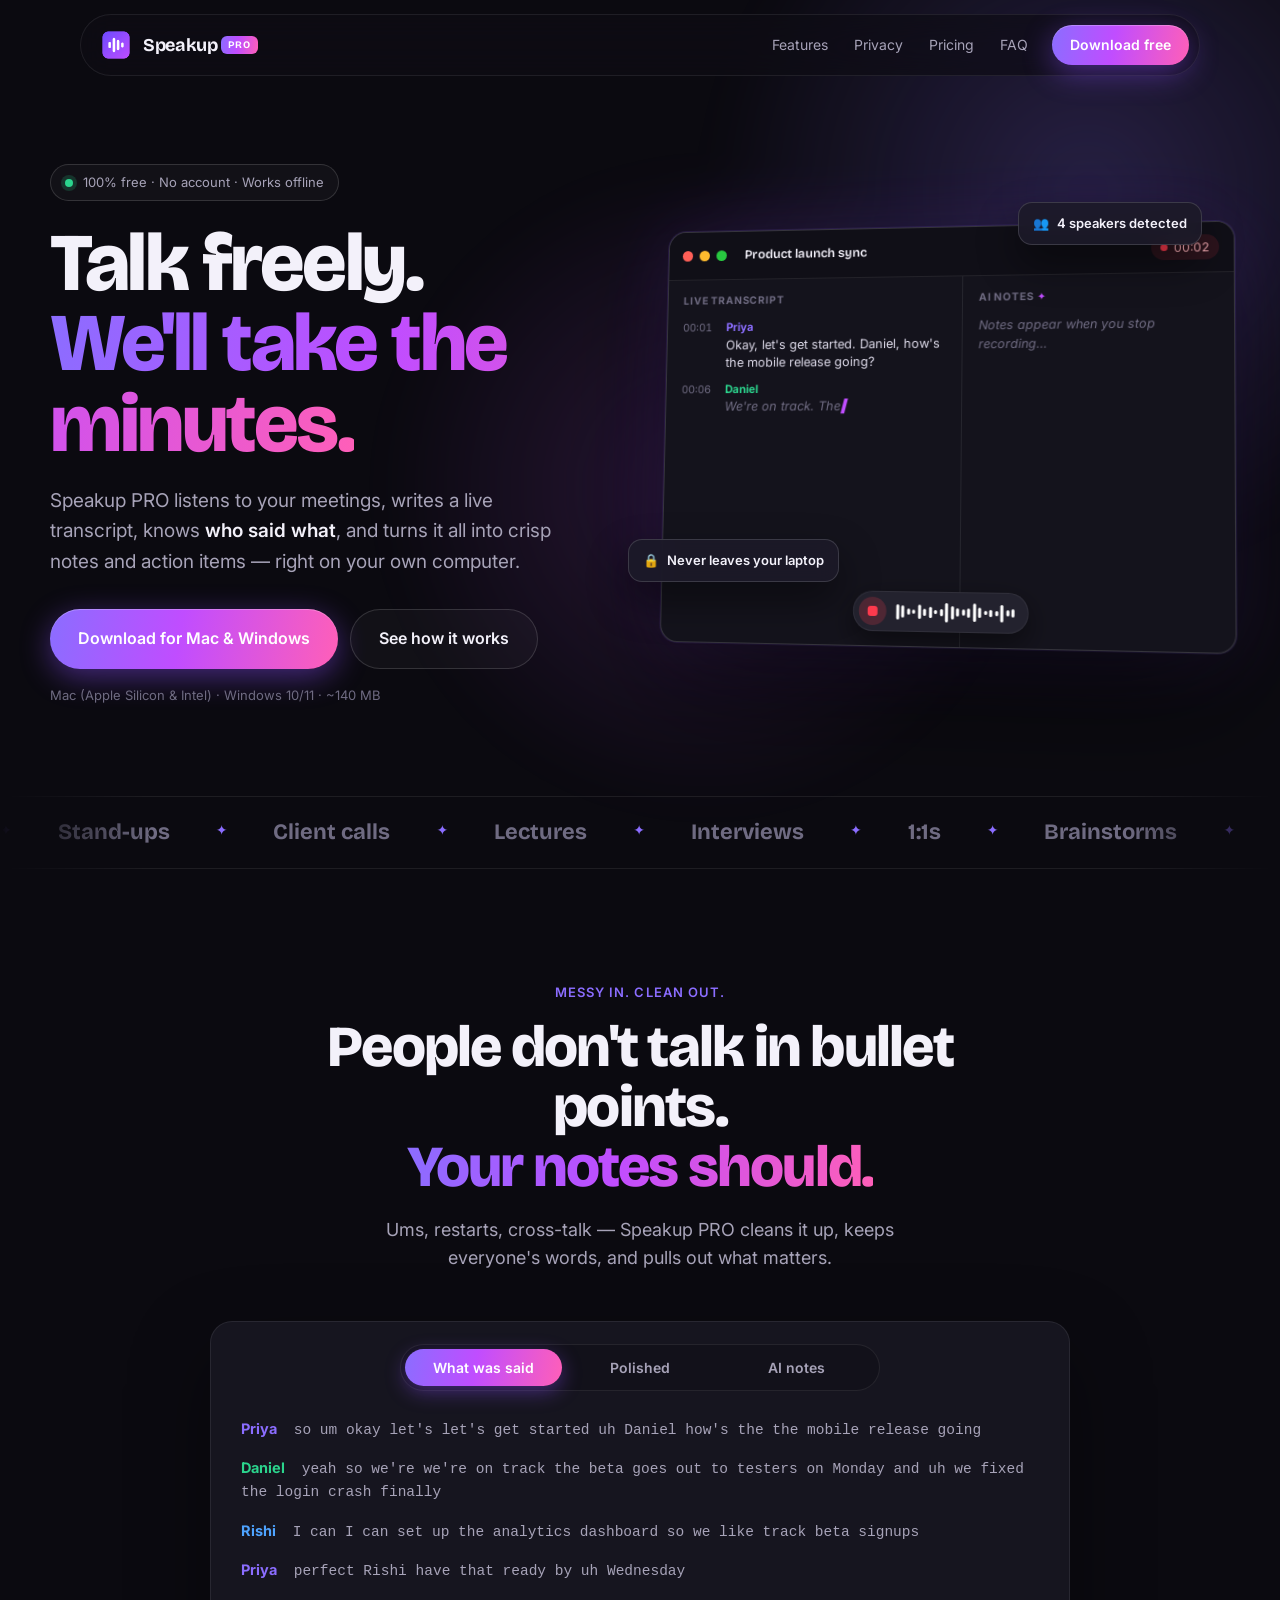
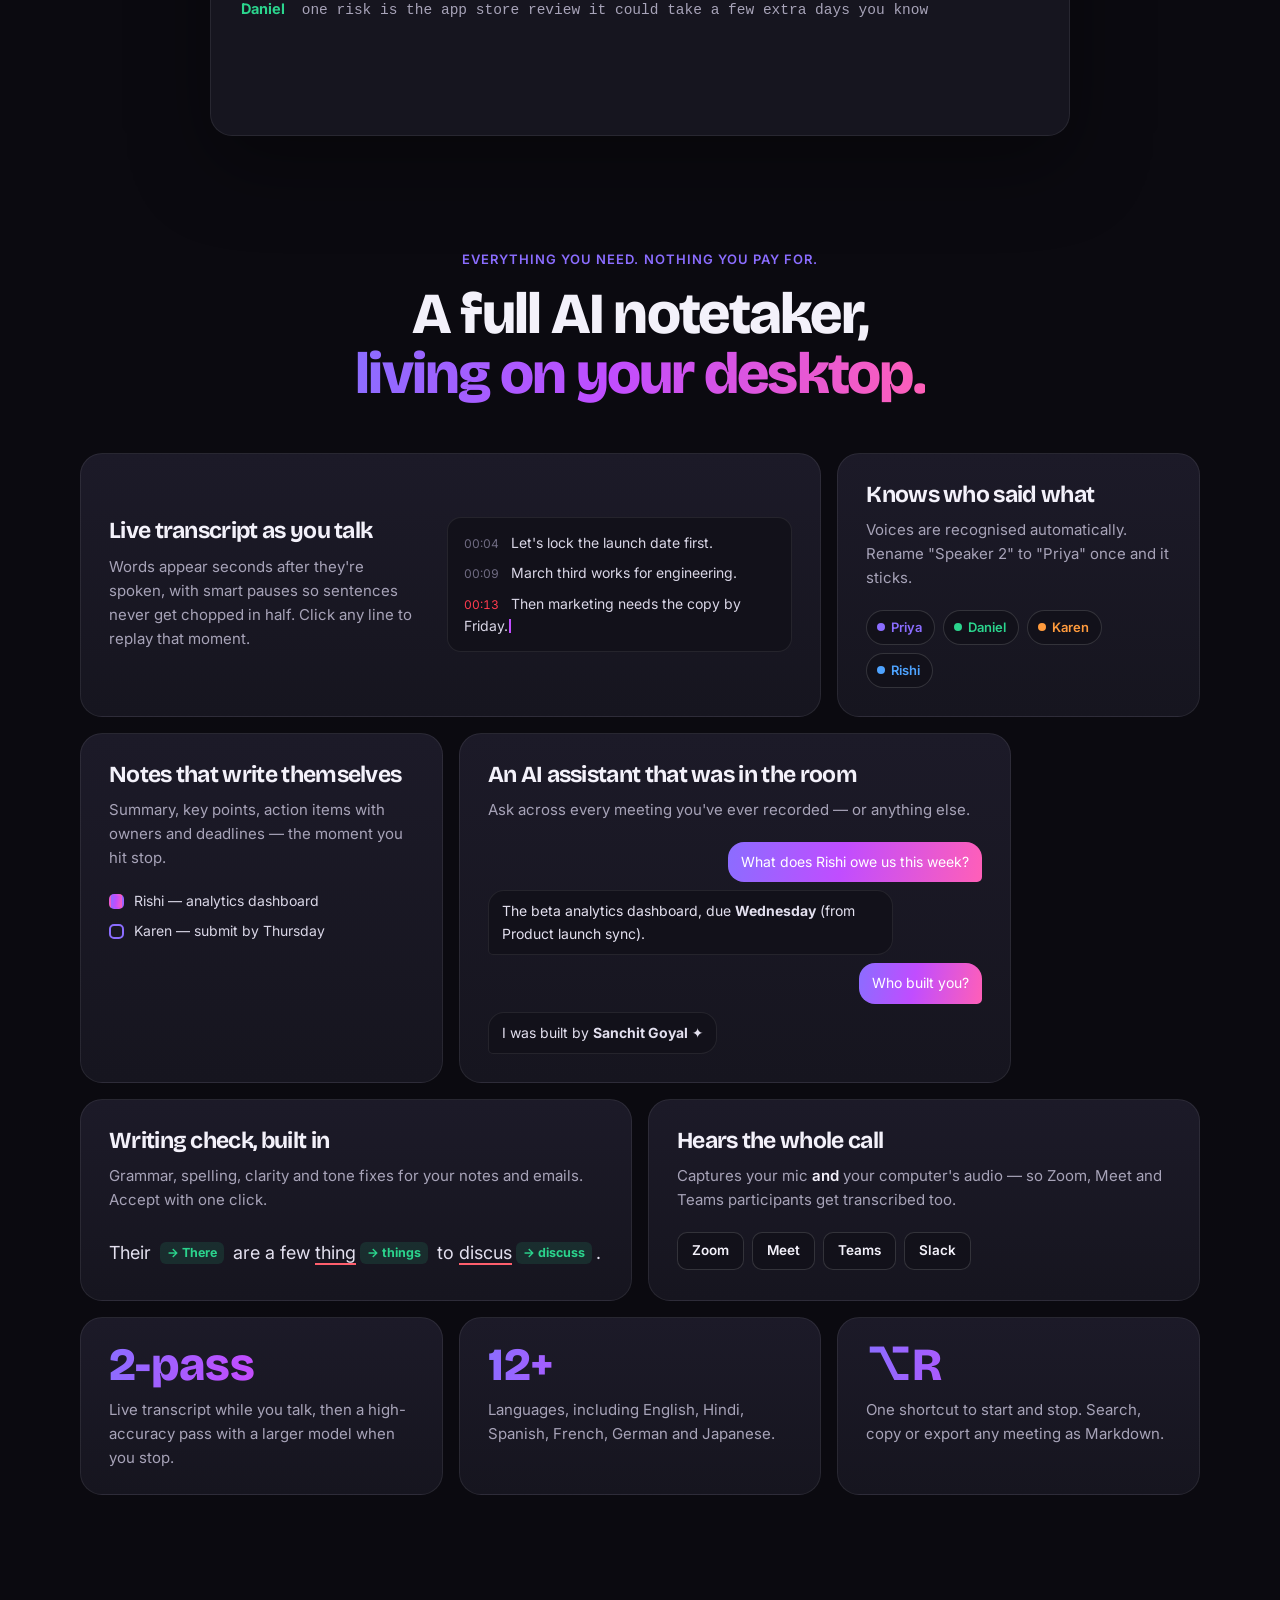
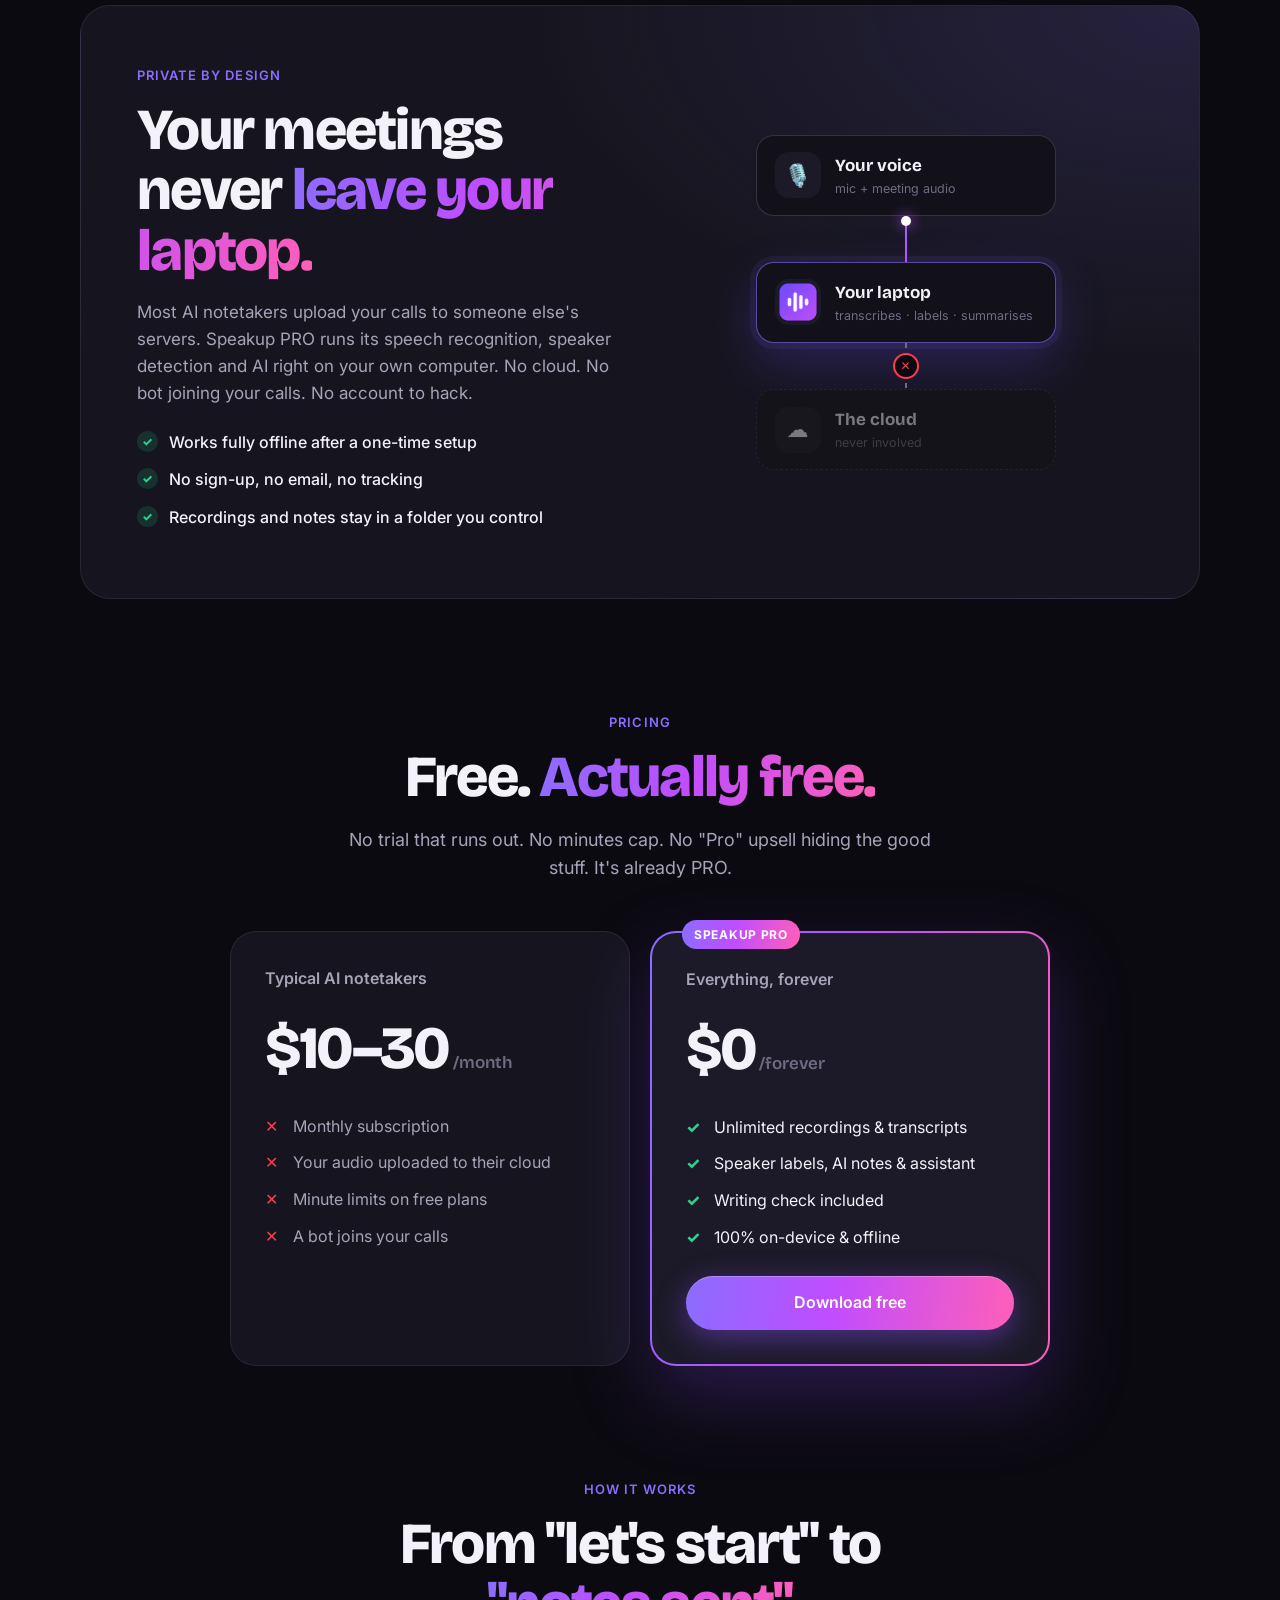
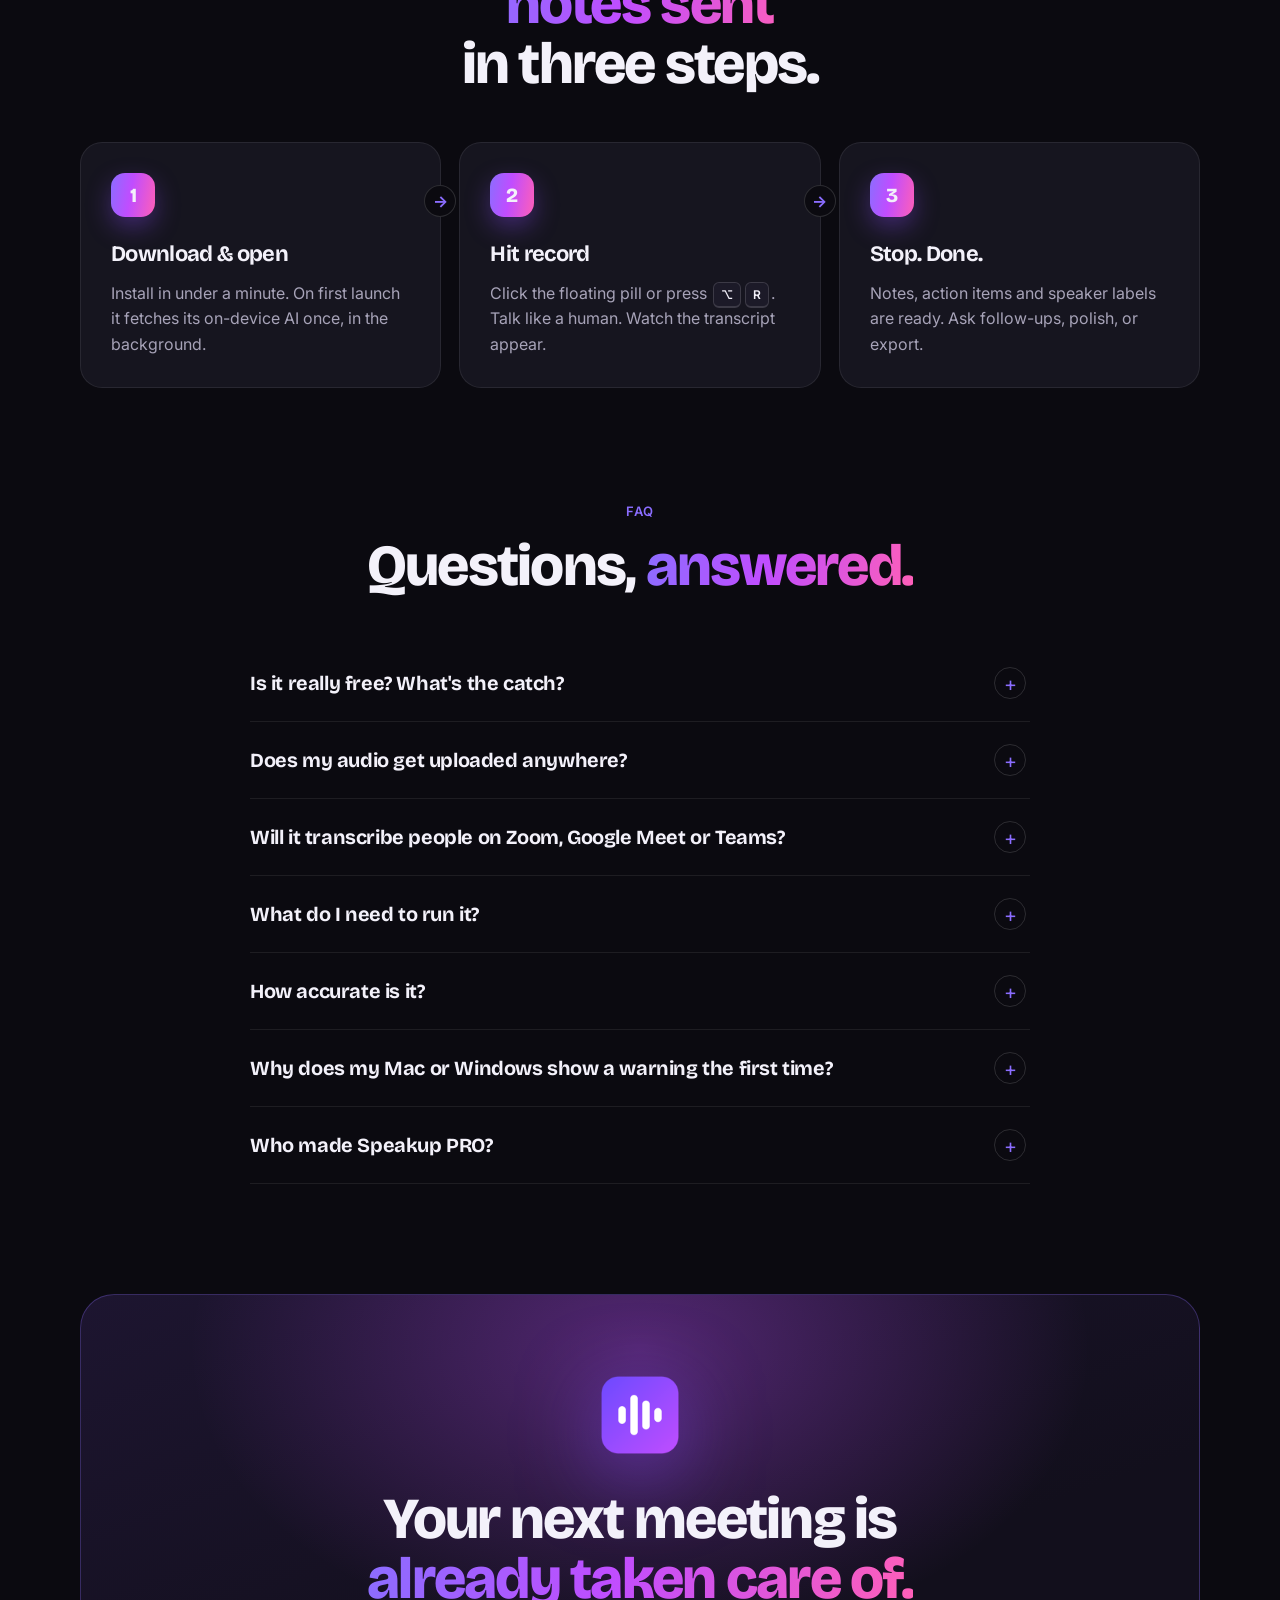
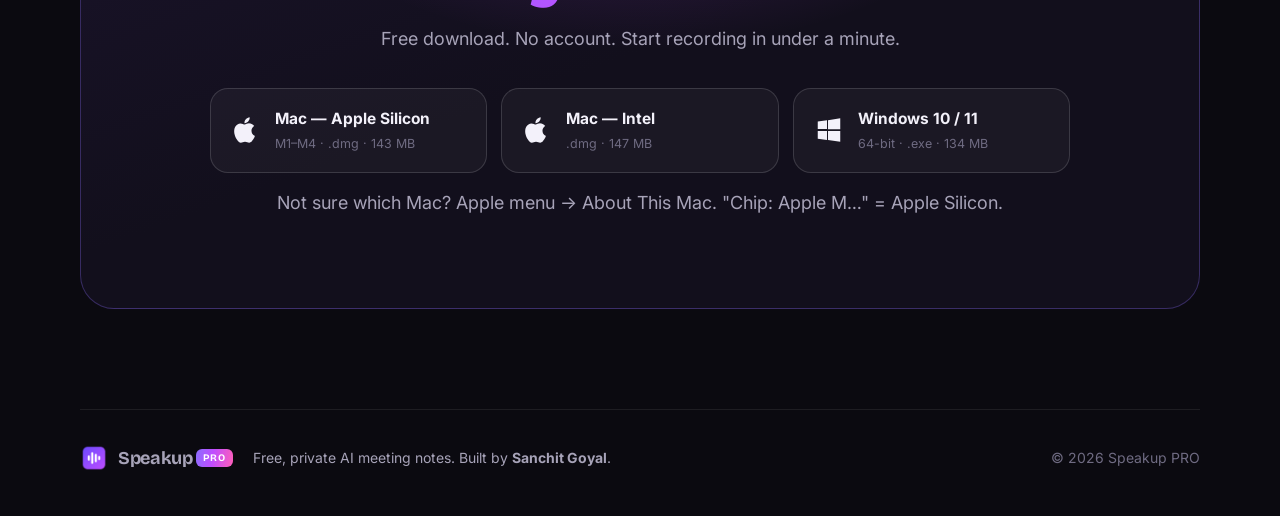
==== commit 5be47d15: "Add files via upload" ====
--- a/index.html
+++ b/index.html
@@ -7,7 +7,8 @@
   <meta name="description" content="Speakup PRO records your meetings, transcribes them live, knows who said what, and writes the notes — 100% free, no account, and everything runs on your own computer." />
   <meta property="og:title" content="Speakup PRO — Free AI meeting notes" />
   <meta property="og:description" content="Live transcripts, speaker labels, AI notes and an AI assistant. Free forever. Private by design — it all runs on your computer." />
-  <meta property="og:image" content="assets/og.png" />
+  <meta property="og:image" content="https://sanchit-speakuppro.github.io/speakup-pro/assets/og.png" />
+  <meta property="og:url" content="https://sanchit-speakuppro.github.io/speakup-pro/" />
   <meta name="twitter:card" content="summary_large_image" />
   <meta name="theme-color" content="#0b0a10" />
   <link rel="icon" href="assets/favicon.png" />
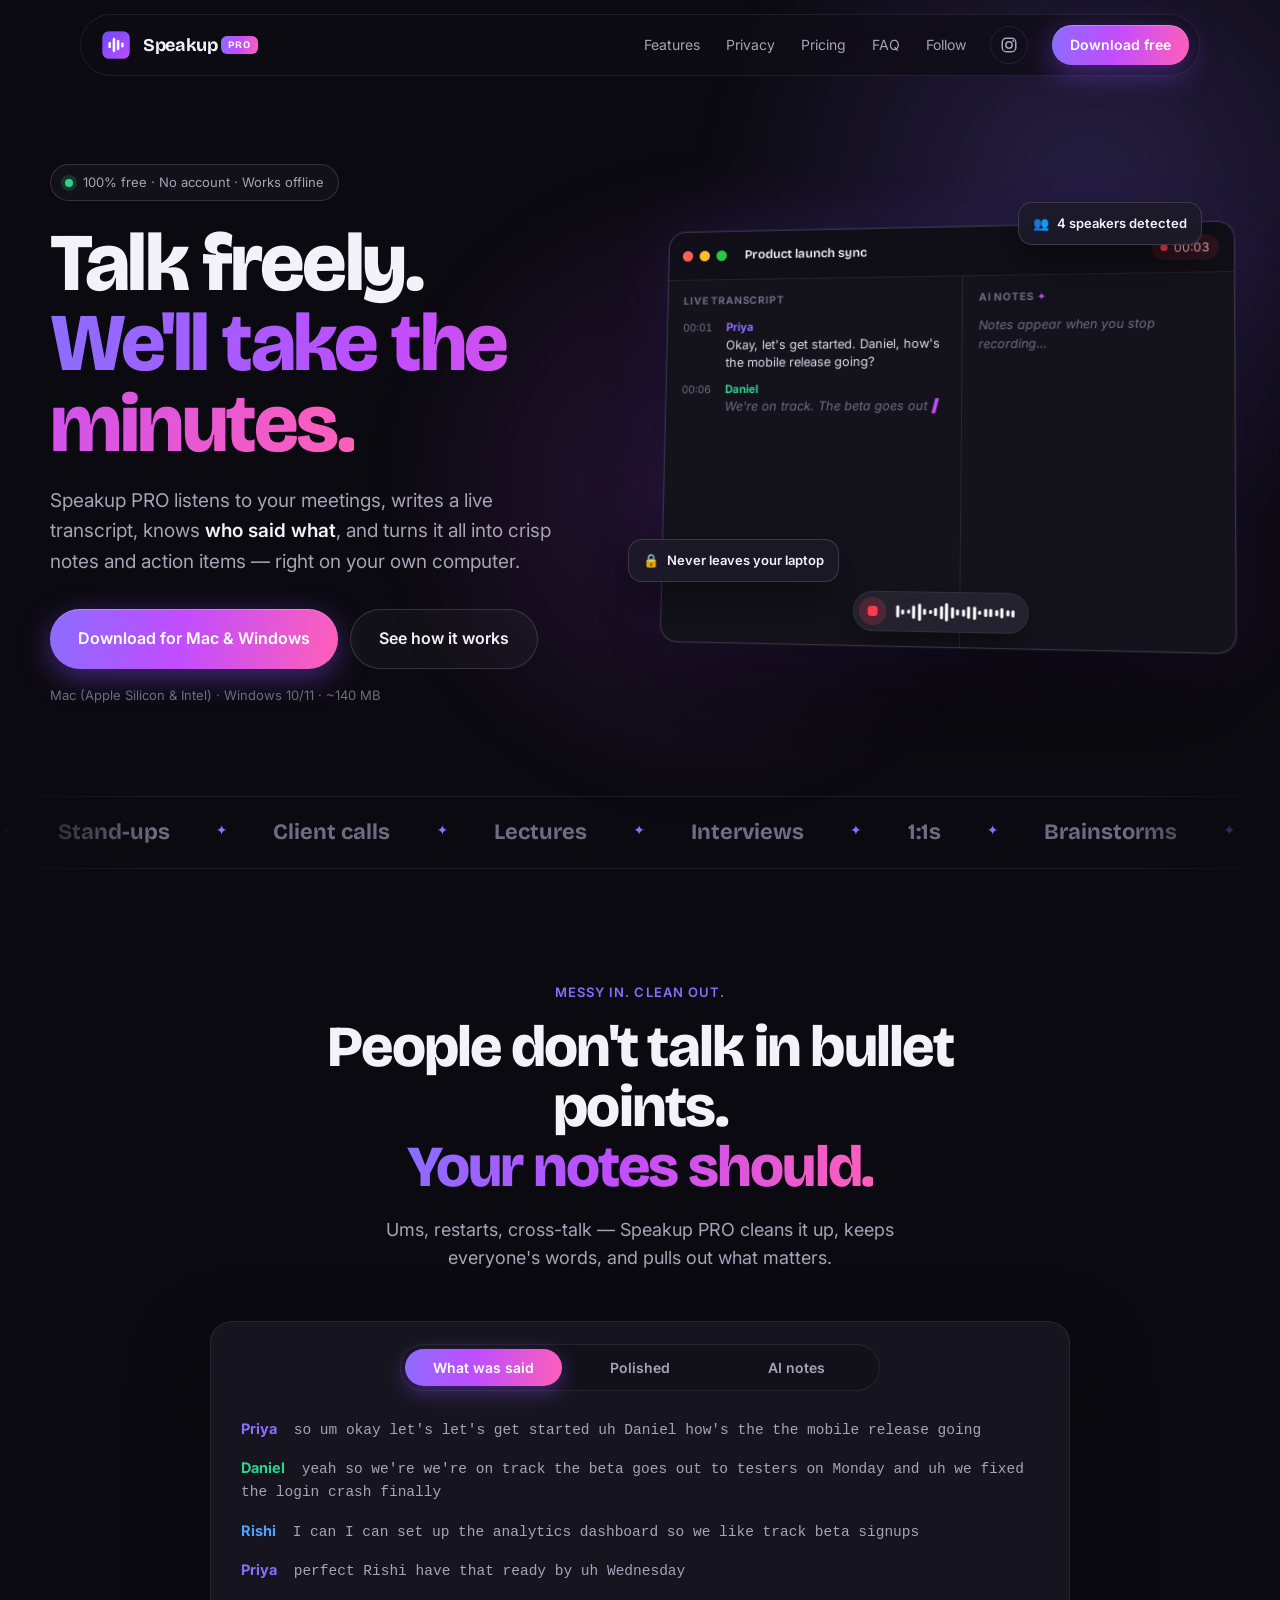
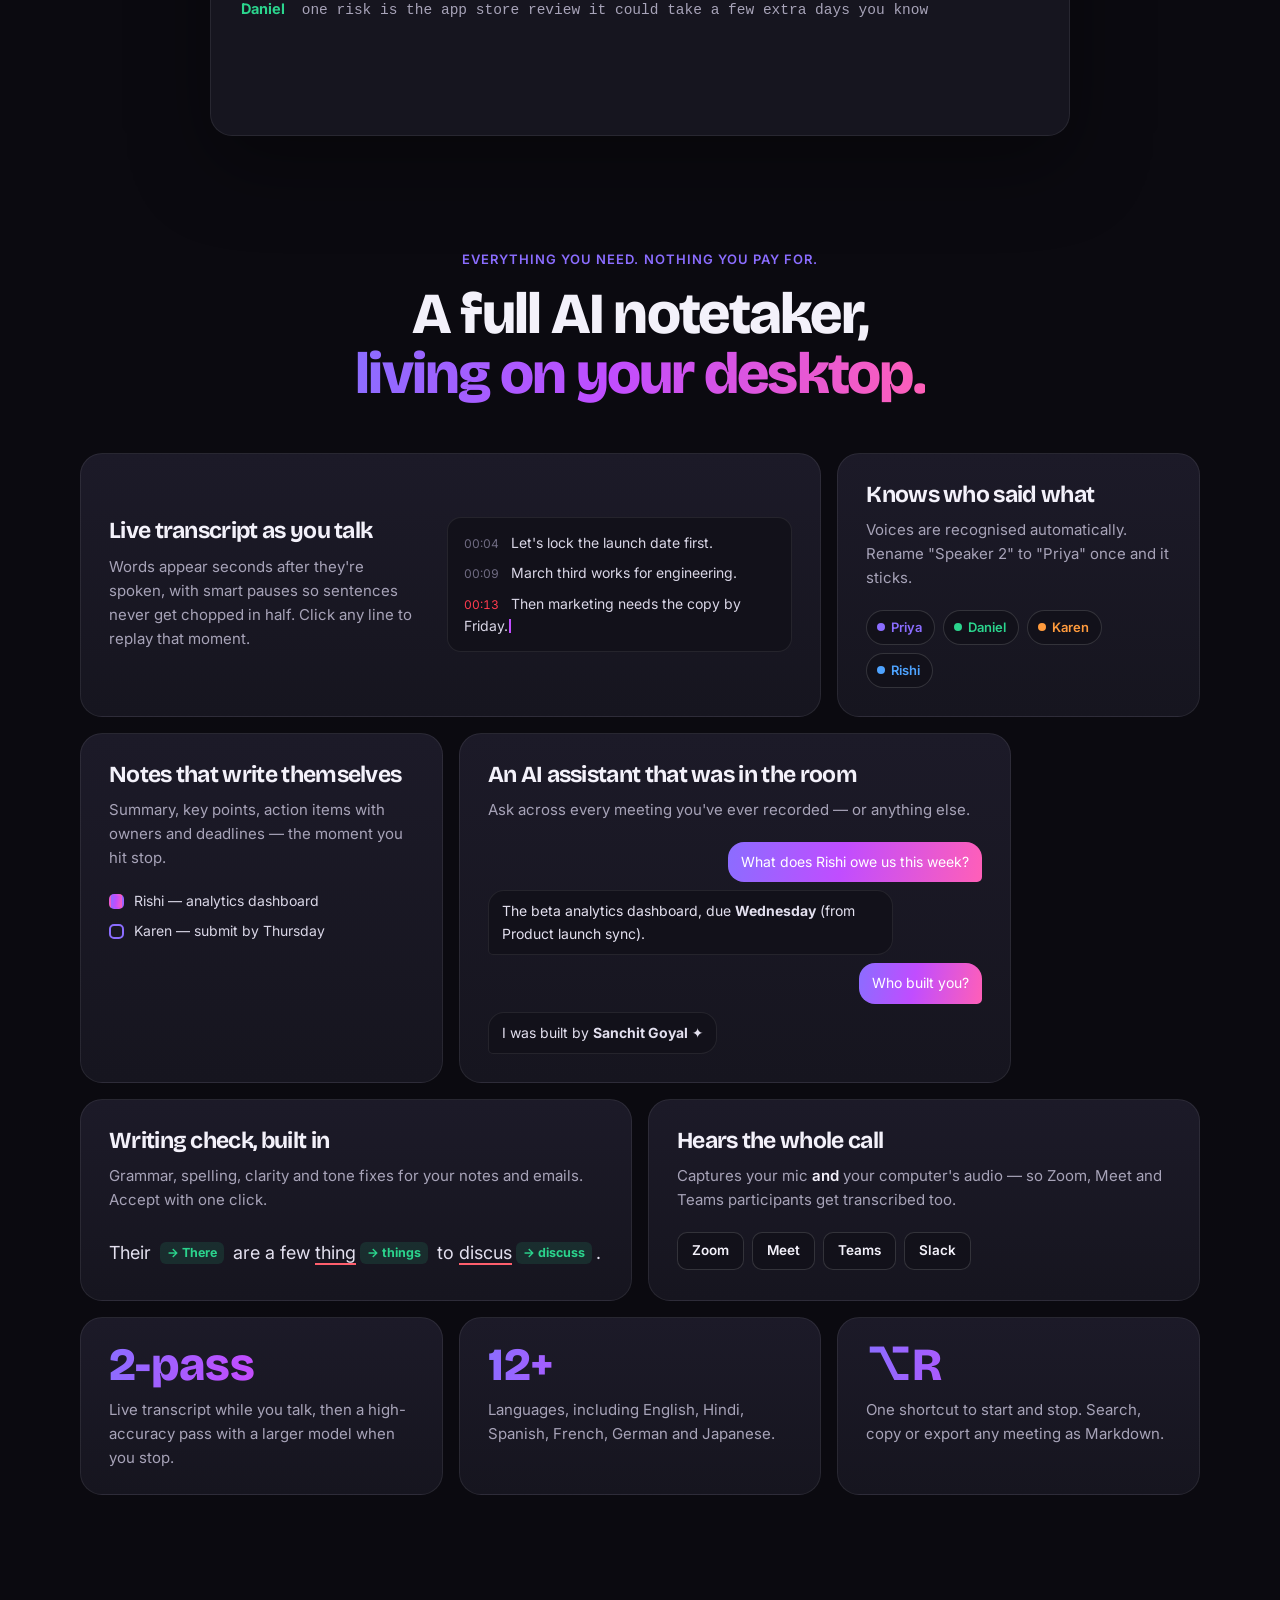
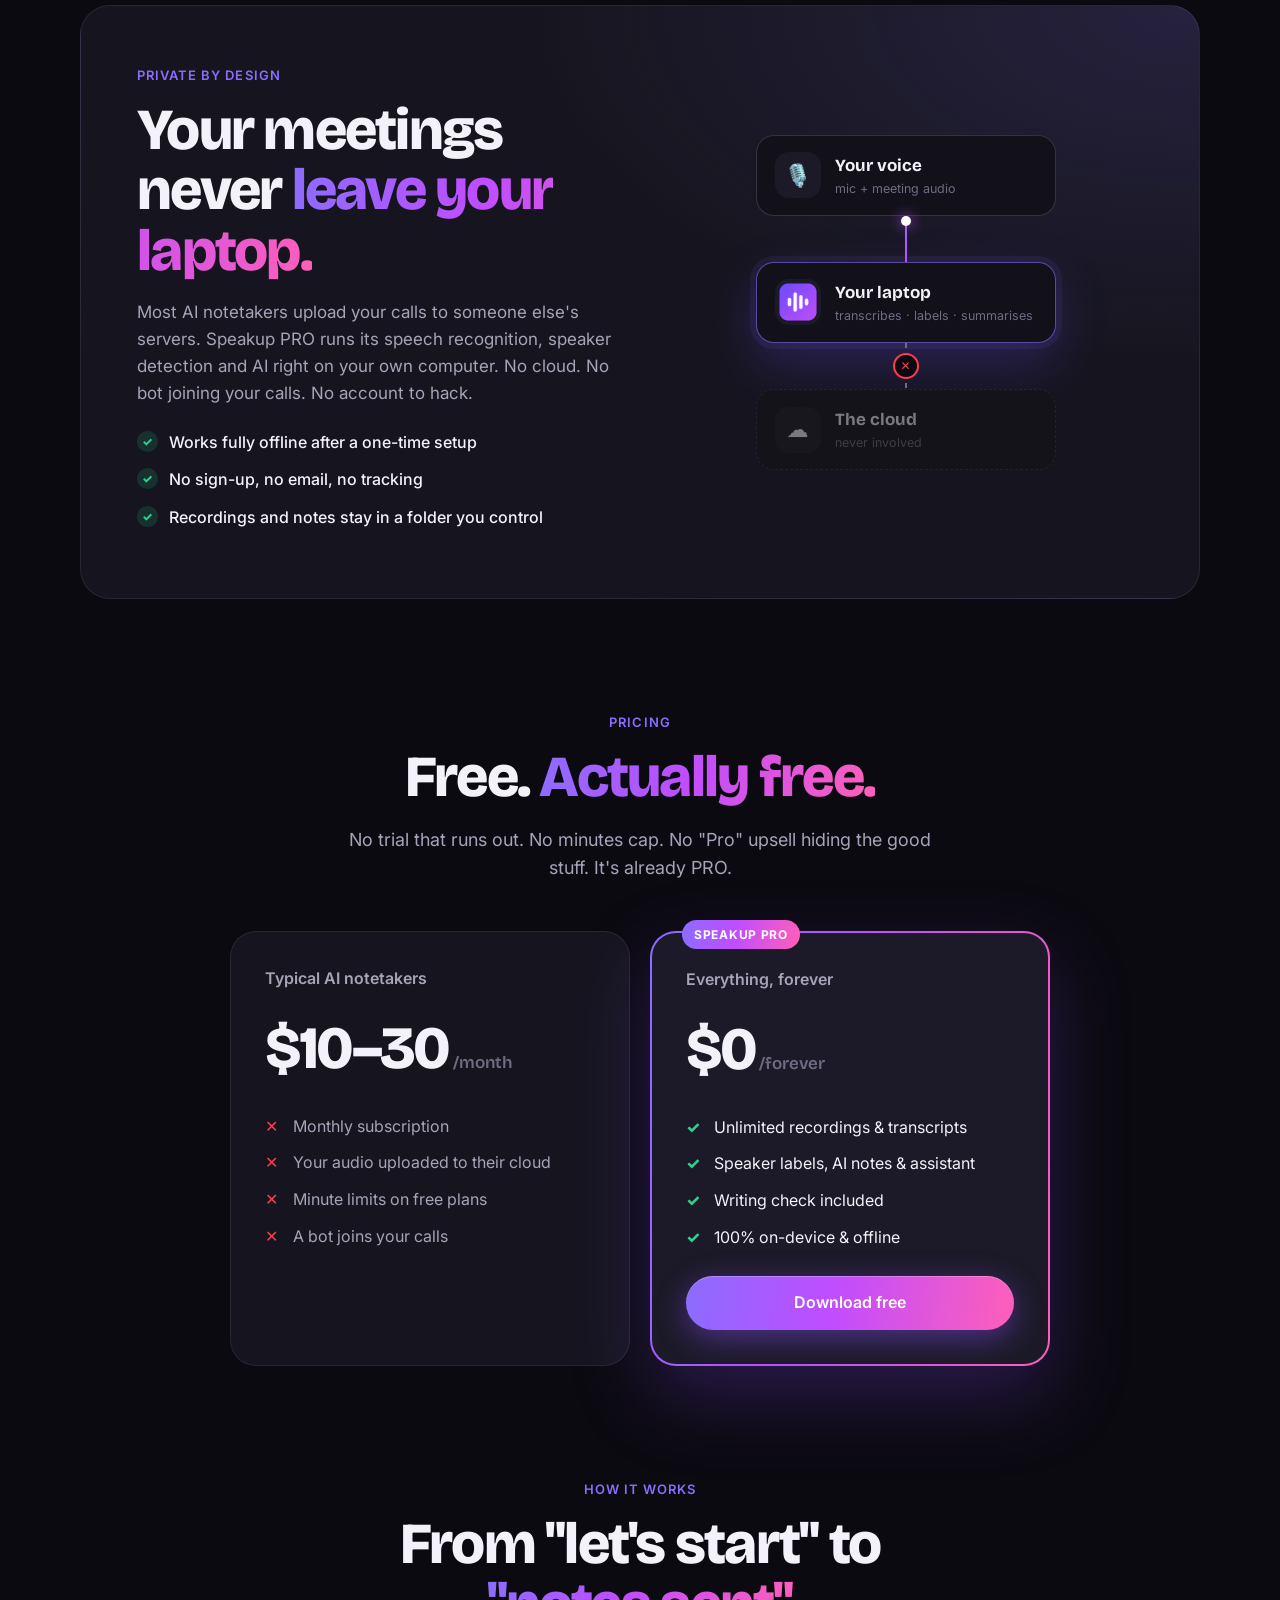
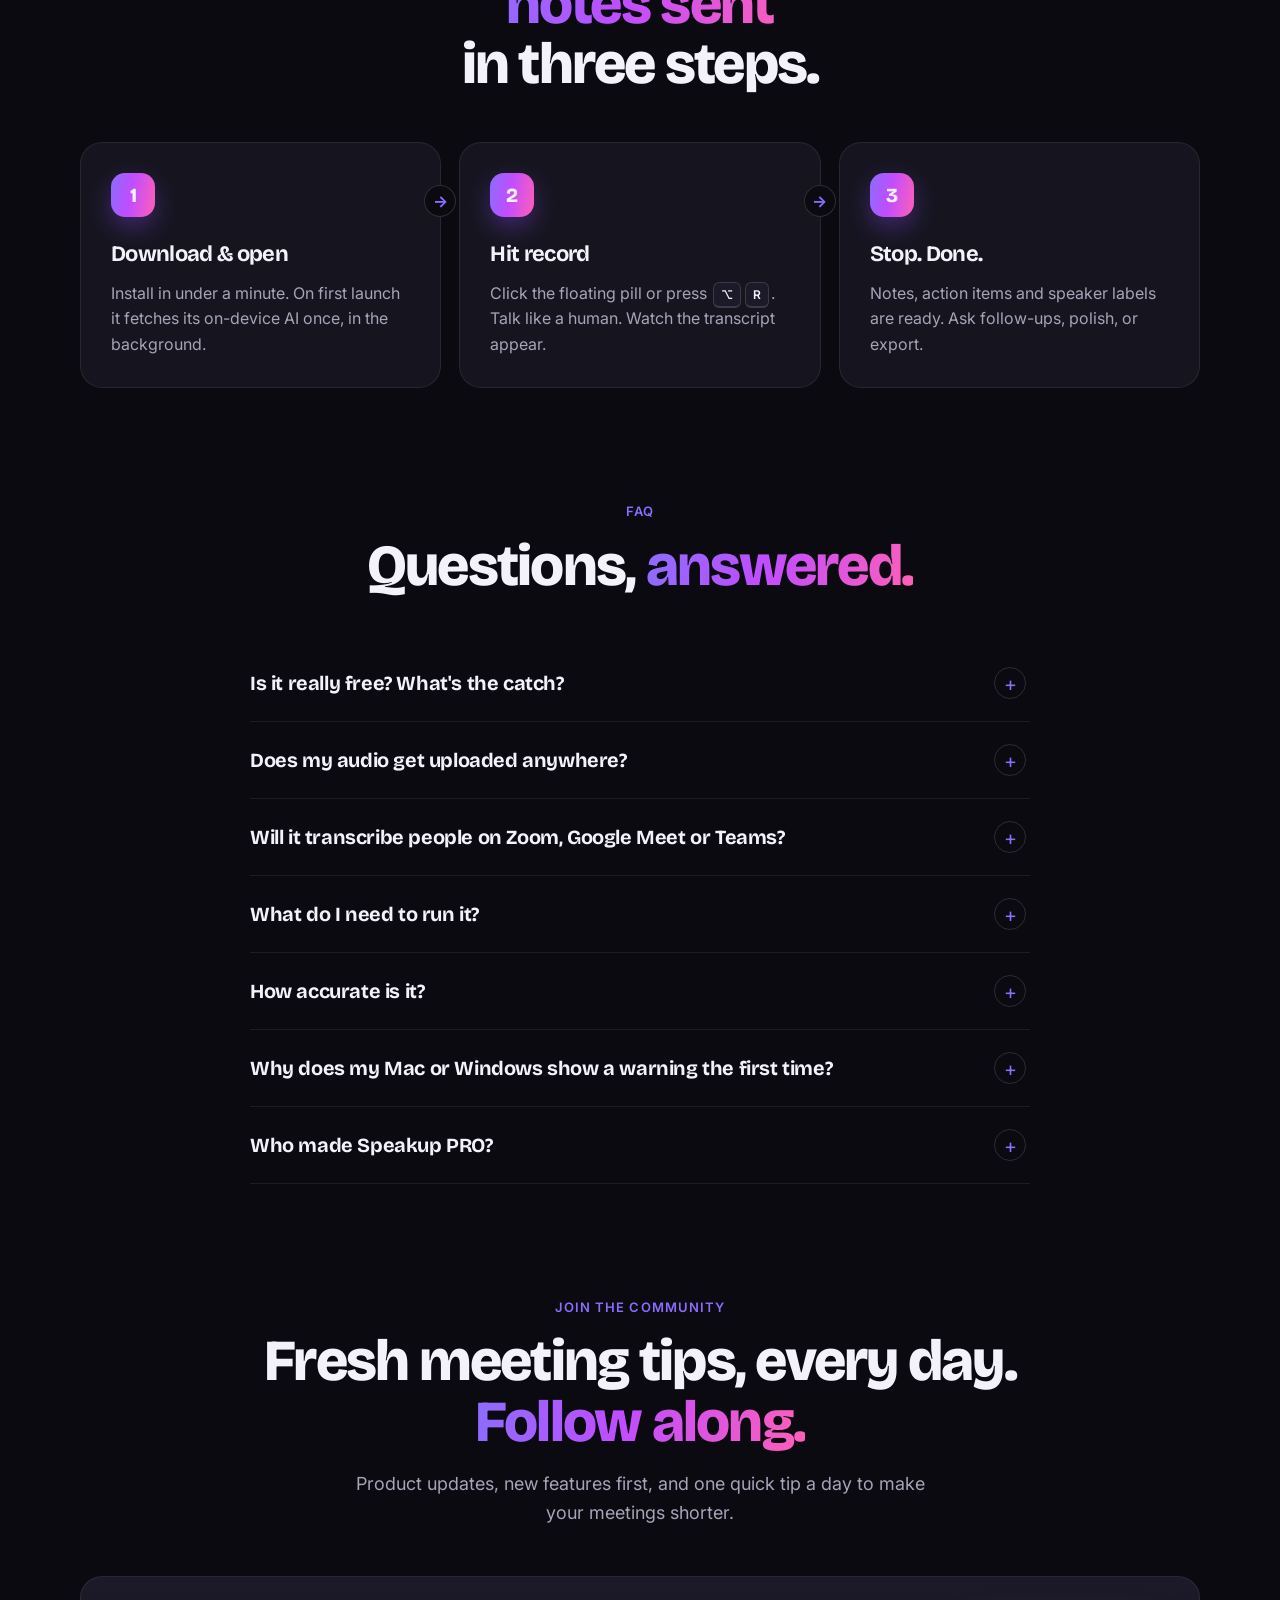
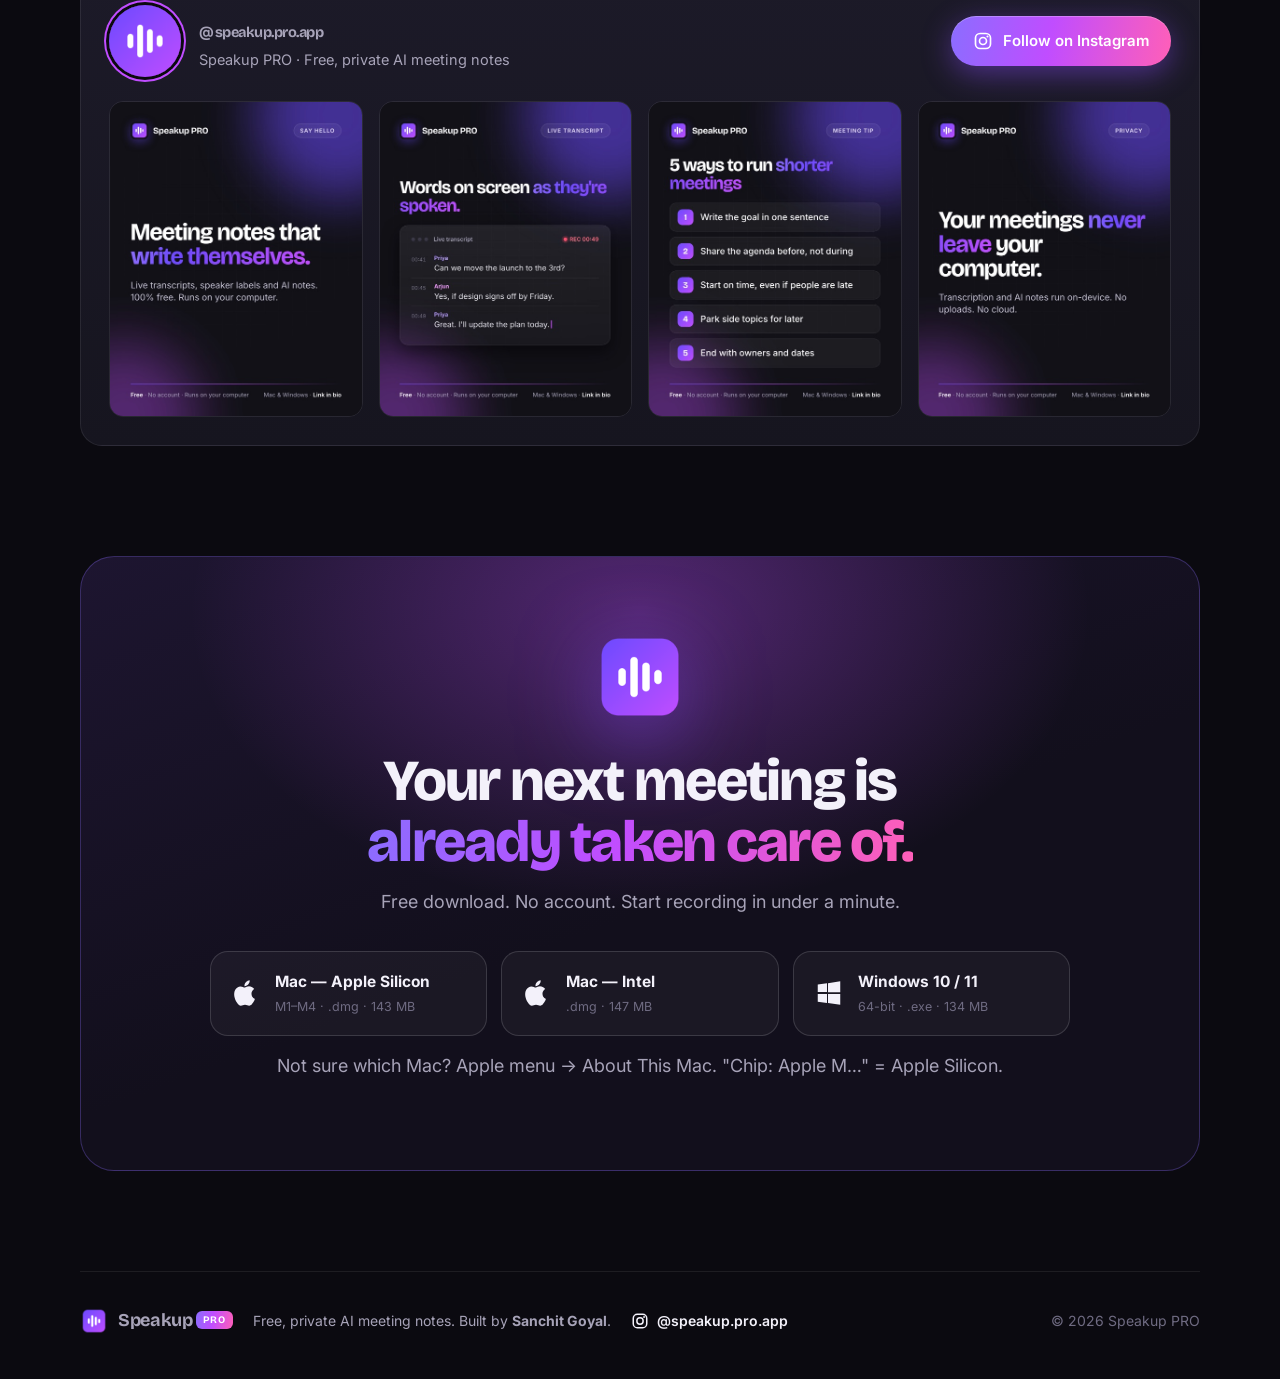
==== commit c0f03849: "Add files via upload" ====
--- a/index.html
+++ b/index.html
@@ -31,7 +31,9 @@
       <a href="#privacy">Privacy</a>
       <a href="#pricing">Pricing</a>
       <a href="#faq">FAQ</a>
+      <a href="#follow">Follow</a>
     </nav>
+    <a href="https://www.instagram.com/speakup.pro.app/" class="nav-ig" data-ig-link target="_blank" rel="noopener" aria-label="Follow Speakup PRO on Instagram"><svg class="ig-glyph" viewBox="0 0 24 24" aria-hidden="true"><rect x="3" y="3" width="18" height="18" rx="5.5" fill="none" stroke="currentColor" stroke-width="2"/><circle cx="12" cy="12" r="4.2" fill="none" stroke="currentColor" stroke-width="2"/><circle cx="17.4" cy="6.6" r="1.25" fill="currentColor"/></svg></a>
     <a href="#download" class="btn btn-sm btn-glow nav-cta">Download free</a>
   </header>
 
@@ -321,6 +323,31 @@
           <summary>Who made Speakup PRO?</summary>
           <p>Speakup PRO was built by Sanchit Goyal. Ask the in-app assistant — it'll tell you the same.</p>
         </details>
+      </div>
+    </section>
+
+    <!-- ================= FOLLOW ON INSTAGRAM ================= -->
+    <section class="section follow" id="follow">
+      <div class="section-head">
+        <span class="eyebrow">Join the community</span>
+        <h2>Fresh meeting tips, every day.<br /><span class="grad">Follow along.</span></h2>
+        <p>Product updates, new features first, and one quick tip a day to make your meetings shorter.</p>
+      </div>
+      <div class="ig-card">
+        <div class="ig-head">
+          <img src="assets/instagram/avatar.png" alt="" class="ig-avatar" width="72" height="72" />
+          <div class="ig-id">
+            <b class="ig-handle"><span class="at">@</span><span data-ig-handle>speakup.pro.app</span></b>
+            <span>Speakup PRO · Free, private AI meeting notes</span>
+          </div>
+          <a href="https://www.instagram.com/speakup.pro.app/" class="btn btn-glow ig-follow" data-ig-link target="_blank" rel="noopener"><svg class="ig-glyph" viewBox="0 0 24 24" aria-hidden="true"><rect x="3" y="3" width="18" height="18" rx="5.5" fill="none" stroke="currentColor" stroke-width="2"/><circle cx="12" cy="12" r="4.2" fill="none" stroke="currentColor" stroke-width="2"/><circle cx="17.4" cy="6.6" r="1.25" fill="currentColor"/></svg><span>Follow on Instagram</span></a>
+        </div>
+        <div class="ig-grid">
+          <a href="https://www.instagram.com/speakup.pro.app/" class="ig-post" data-ig-link target="_blank" rel="noopener"><img src="assets/instagram/post-01.jpg" alt="Instagram post: Meeting notes that write themselves" loading="lazy" width="540" height="675" /><span class="ig-over"><svg class="ig-glyph" viewBox="0 0 24 24" aria-hidden="true"><rect x="3" y="3" width="18" height="18" rx="5.5" fill="none" stroke="currentColor" stroke-width="2"/><circle cx="12" cy="12" r="4.2" fill="none" stroke="currentColor" stroke-width="2"/><circle cx="17.4" cy="6.6" r="1.25" fill="currentColor"/></svg>View on Instagram</span></a>
+          <a href="https://www.instagram.com/speakup.pro.app/" class="ig-post" data-ig-link target="_blank" rel="noopener"><img src="assets/instagram/post-02.jpg" alt="Instagram post: Words on screen as they're spoken" loading="lazy" width="540" height="675" /><span class="ig-over"><svg class="ig-glyph" viewBox="0 0 24 24" aria-hidden="true"><rect x="3" y="3" width="18" height="18" rx="5.5" fill="none" stroke="currentColor" stroke-width="2"/><circle cx="12" cy="12" r="4.2" fill="none" stroke="currentColor" stroke-width="2"/><circle cx="17.4" cy="6.6" r="1.25" fill="currentColor"/></svg>View on Instagram</span></a>
+          <a href="https://www.instagram.com/speakup.pro.app/" class="ig-post" data-ig-link target="_blank" rel="noopener"><img src="assets/instagram/post-04.jpg" alt="Instagram post: 5 ways to run shorter meetings" loading="lazy" width="540" height="675" /><span class="ig-over"><svg class="ig-glyph" viewBox="0 0 24 24" aria-hidden="true"><rect x="3" y="3" width="18" height="18" rx="5.5" fill="none" stroke="currentColor" stroke-width="2"/><circle cx="12" cy="12" r="4.2" fill="none" stroke="currentColor" stroke-width="2"/><circle cx="17.4" cy="6.6" r="1.25" fill="currentColor"/></svg>View on Instagram</span></a>
+          <a href="https://www.instagram.com/speakup.pro.app/" class="ig-post" data-ig-link target="_blank" rel="noopener"><img src="assets/instagram/post-06.jpg" alt="Instagram post: Your meetings never leave your computer" loading="lazy" width="540" height="675" /><span class="ig-over"><svg class="ig-glyph" viewBox="0 0 24 24" aria-hidden="true"><rect x="3" y="3" width="18" height="18" rx="5.5" fill="none" stroke="currentColor" stroke-width="2"/><circle cx="12" cy="12" r="4.2" fill="none" stroke="currentColor" stroke-width="2"/><circle cx="17.4" cy="6.6" r="1.25" fill="currentColor"/></svg>View on Instagram</span></a>
+        </div>
       </div>
     </section>
 
@@ -353,6 +380,7 @@
   <footer class="footer">
     <div class="brand"><img src="assets/icon-256.png" alt="" width="28" height="28" /><span>Speakup <b>PRO</b></span></div>
     <p>Free, private AI meeting notes. Built by <b>Sanchit Goyal</b>.</p>
+    <a href="https://www.instagram.com/speakup.pro.app/" class="foot-ig" data-ig-link target="_blank" rel="noopener"><svg class="ig-glyph" viewBox="0 0 24 24" aria-hidden="true"><rect x="3" y="3" width="18" height="18" rx="5.5" fill="none" stroke="currentColor" stroke-width="2"/><circle cx="12" cy="12" r="4.2" fill="none" stroke="currentColor" stroke-width="2"/><circle cx="17.4" cy="6.6" r="1.25" fill="currentColor"/></svg><span>@<span data-ig-handle>speakup.pro.app</span></span></a>
     <p class="small">© <span id="year">2026</span> Speakup PRO</p>
   </footer>
 
--- a/styles.css
+++ b/styles.css
@@ -326,3 +326,33 @@
 .node .txt { display: flex; flex-direction: column; }
 .brand { white-space: nowrap; }
 @media (max-width: 720px) { .section h2 br, .dl-card h2 br { display: none; } }
+
+/* ---------------- Instagram ---------------- */
+.ig-glyph { width: 20px; height: 20px; flex: none; }
+.nav-ig { display: grid; place-items: center; width: 38px; height: 38px; border-radius: 50%; color: var(--muted); border: 1px solid var(--line); transition: color .2s, border-color .2s, background .2s; }
+.nav-ig:hover { color: #fff; border-color: var(--violet-2); background: rgba(139,109,255,.1); }
+.nav-ig .ig-glyph { width: 18px; height: 18px; }
+.ig-card { background: linear-gradient(180deg, var(--card-2), var(--card)); border: 1px solid var(--line); border-radius: var(--radius); padding: 28px; }
+.ig-head { display: flex; align-items: center; gap: 18px; margin-bottom: 24px; }
+.ig-avatar { width: 72px; height: 72px; border-radius: 50%; flex: none; box-shadow: 0 0 0 3px var(--bg), 0 0 0 5px var(--magenta); }
+.ig-id { display: flex; flex-direction: column; min-width: 0; }
+.ig-handle { font-family: var(--display); font-size: 24px; letter-spacing: -0.02em; }
+.ig-id span { color: var(--muted); font-size: 14.5px; }
+.ig-follow { margin-left: auto; padding: 13px 22px; font-size: 15px; }
+.ig-grid { display: grid; grid-template-columns: repeat(4, 1fr); gap: 16px; }
+.ig-post { position: relative; display: block; border-radius: 14px; overflow: hidden; aspect-ratio: 4 / 5; border: 1px solid var(--line); }
+.ig-post img { width: 100%; height: 100%; object-fit: cover; transition: transform .5s cubic-bezier(.2,.8,.2,1); }
+.ig-over { position: absolute; inset: 0; display: flex; align-items: center; justify-content: center; gap: 8px; font-weight: 600; font-size: 14px; color: #fff; background: rgba(11,10,16,.55); opacity: 0; transition: opacity .25s; }
+.ig-post:hover img { transform: scale(1.04); }
+.ig-post:hover .ig-over, .ig-post:focus-visible .ig-over { opacity: 1; }
+.foot-ig { display: inline-flex; align-items: center; gap: 8px; color: var(--text); font-weight: 600; }
+.foot-ig:hover { color: var(--violet-2); }
+.foot-ig .ig-glyph { width: 18px; height: 18px; }
+@media (max-width: 720px) {
+  .nav-ig { display: none; }
+  .ig-card { padding: 20px; }
+  .ig-head { flex-wrap: wrap; gap: 14px; }
+  .ig-follow { margin-left: 0; width: 100%; }
+  .ig-grid { grid-template-columns: repeat(2, 1fr); gap: 10px; }
+}
+.ig-handle .at { font-family: Inter, system-ui, sans-serif; font-weight: 700; margin-right: 1px; }
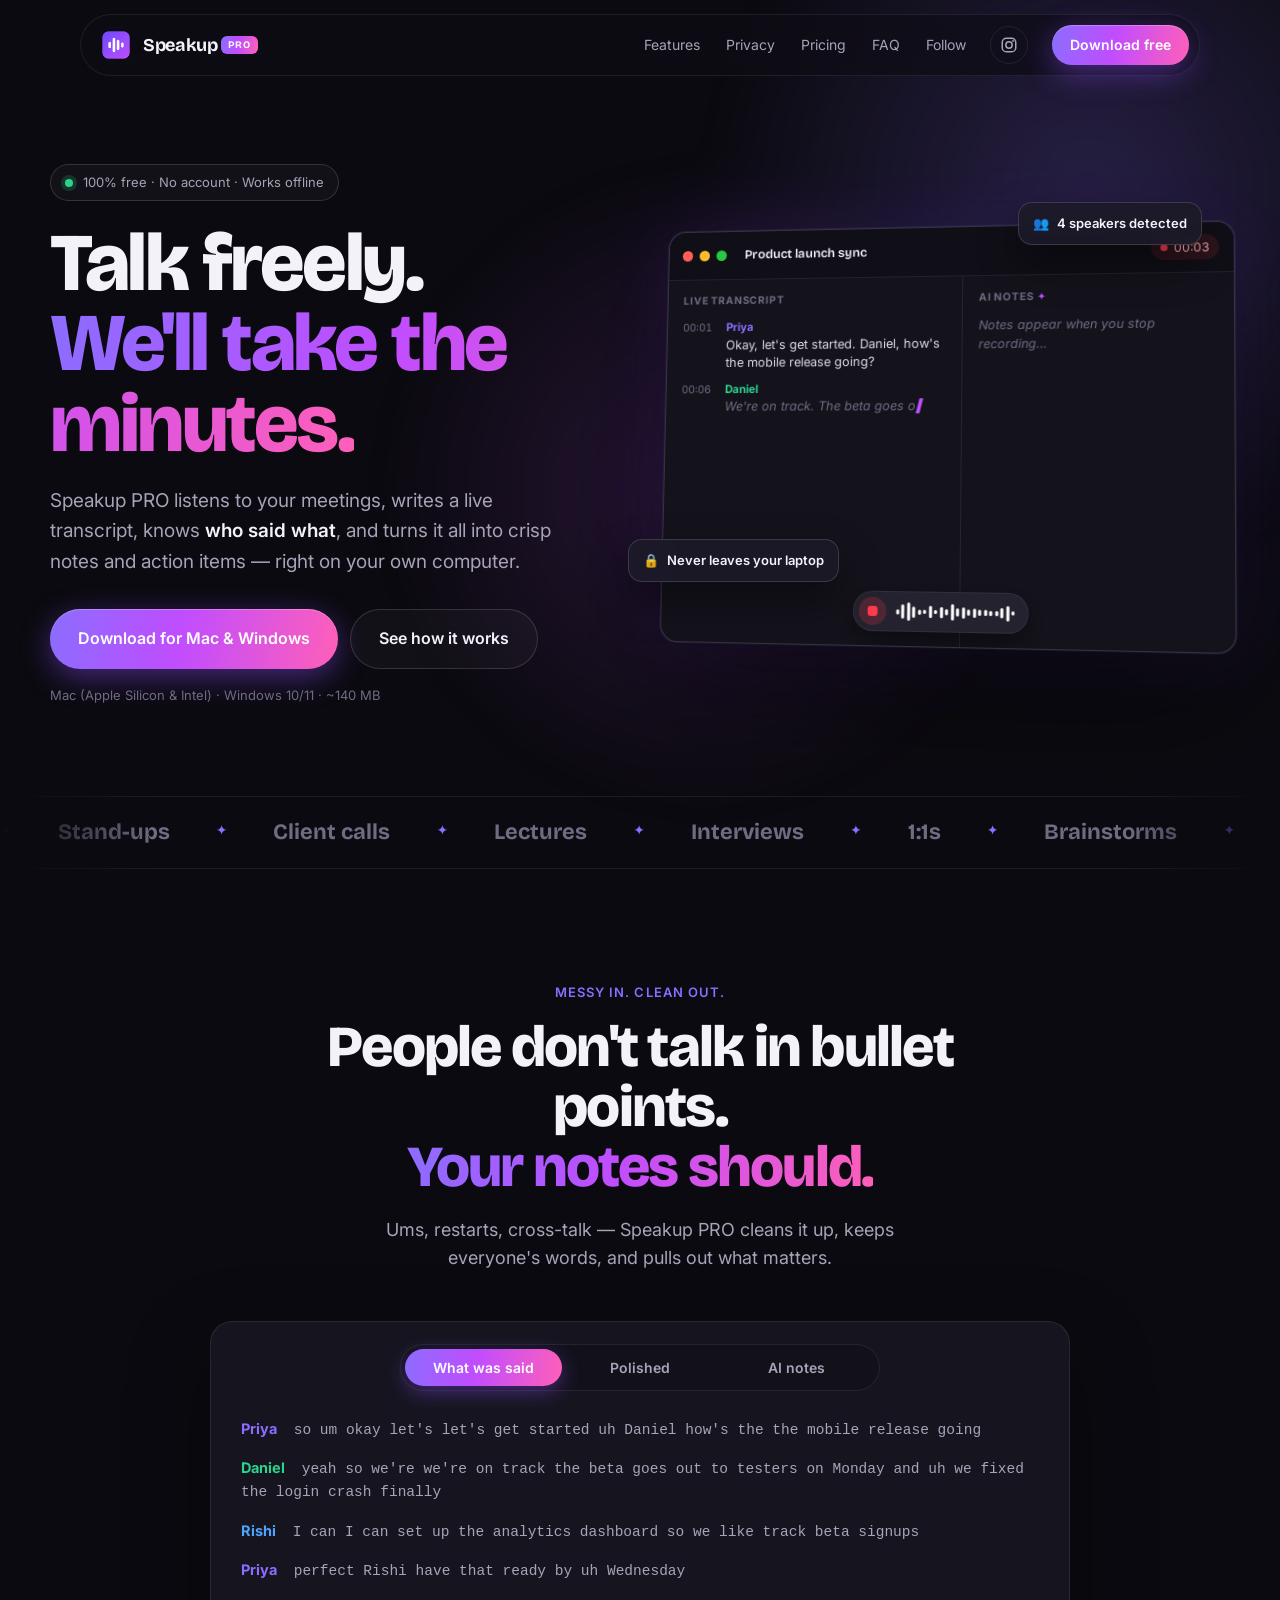
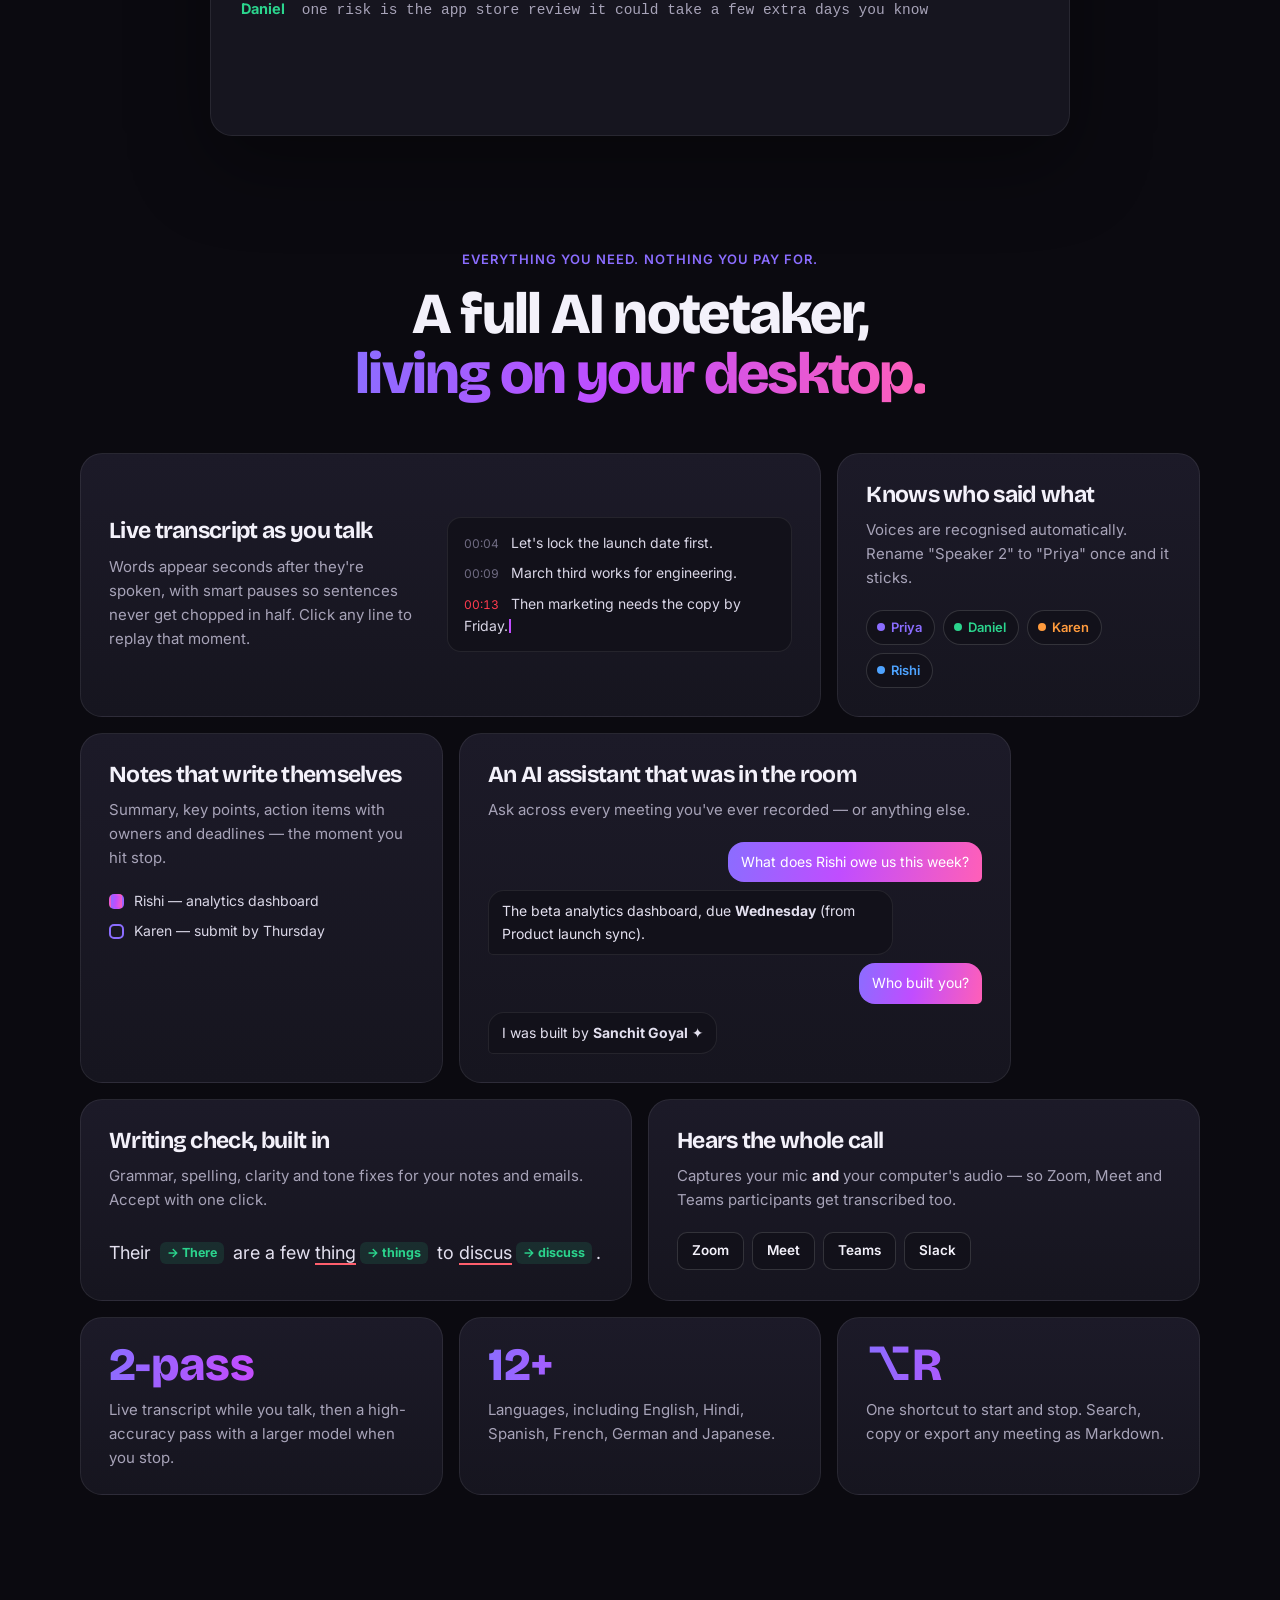
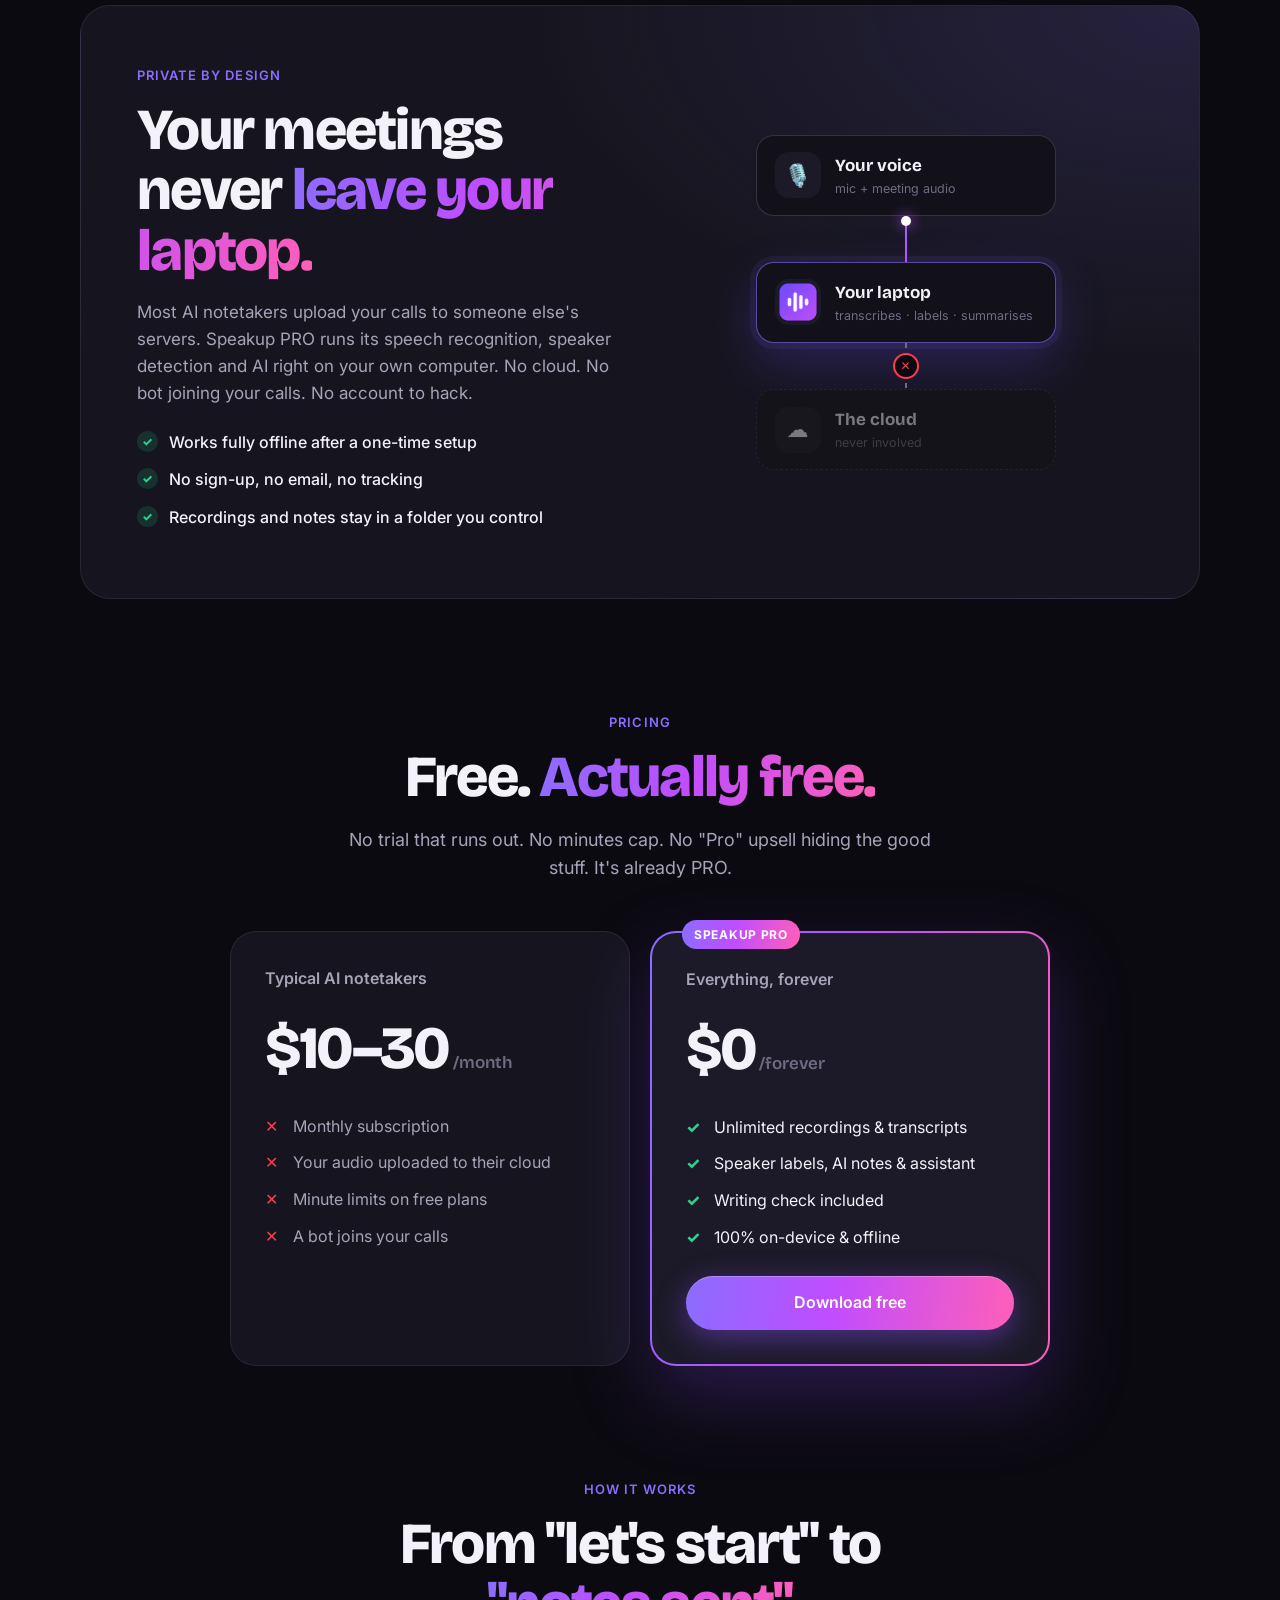
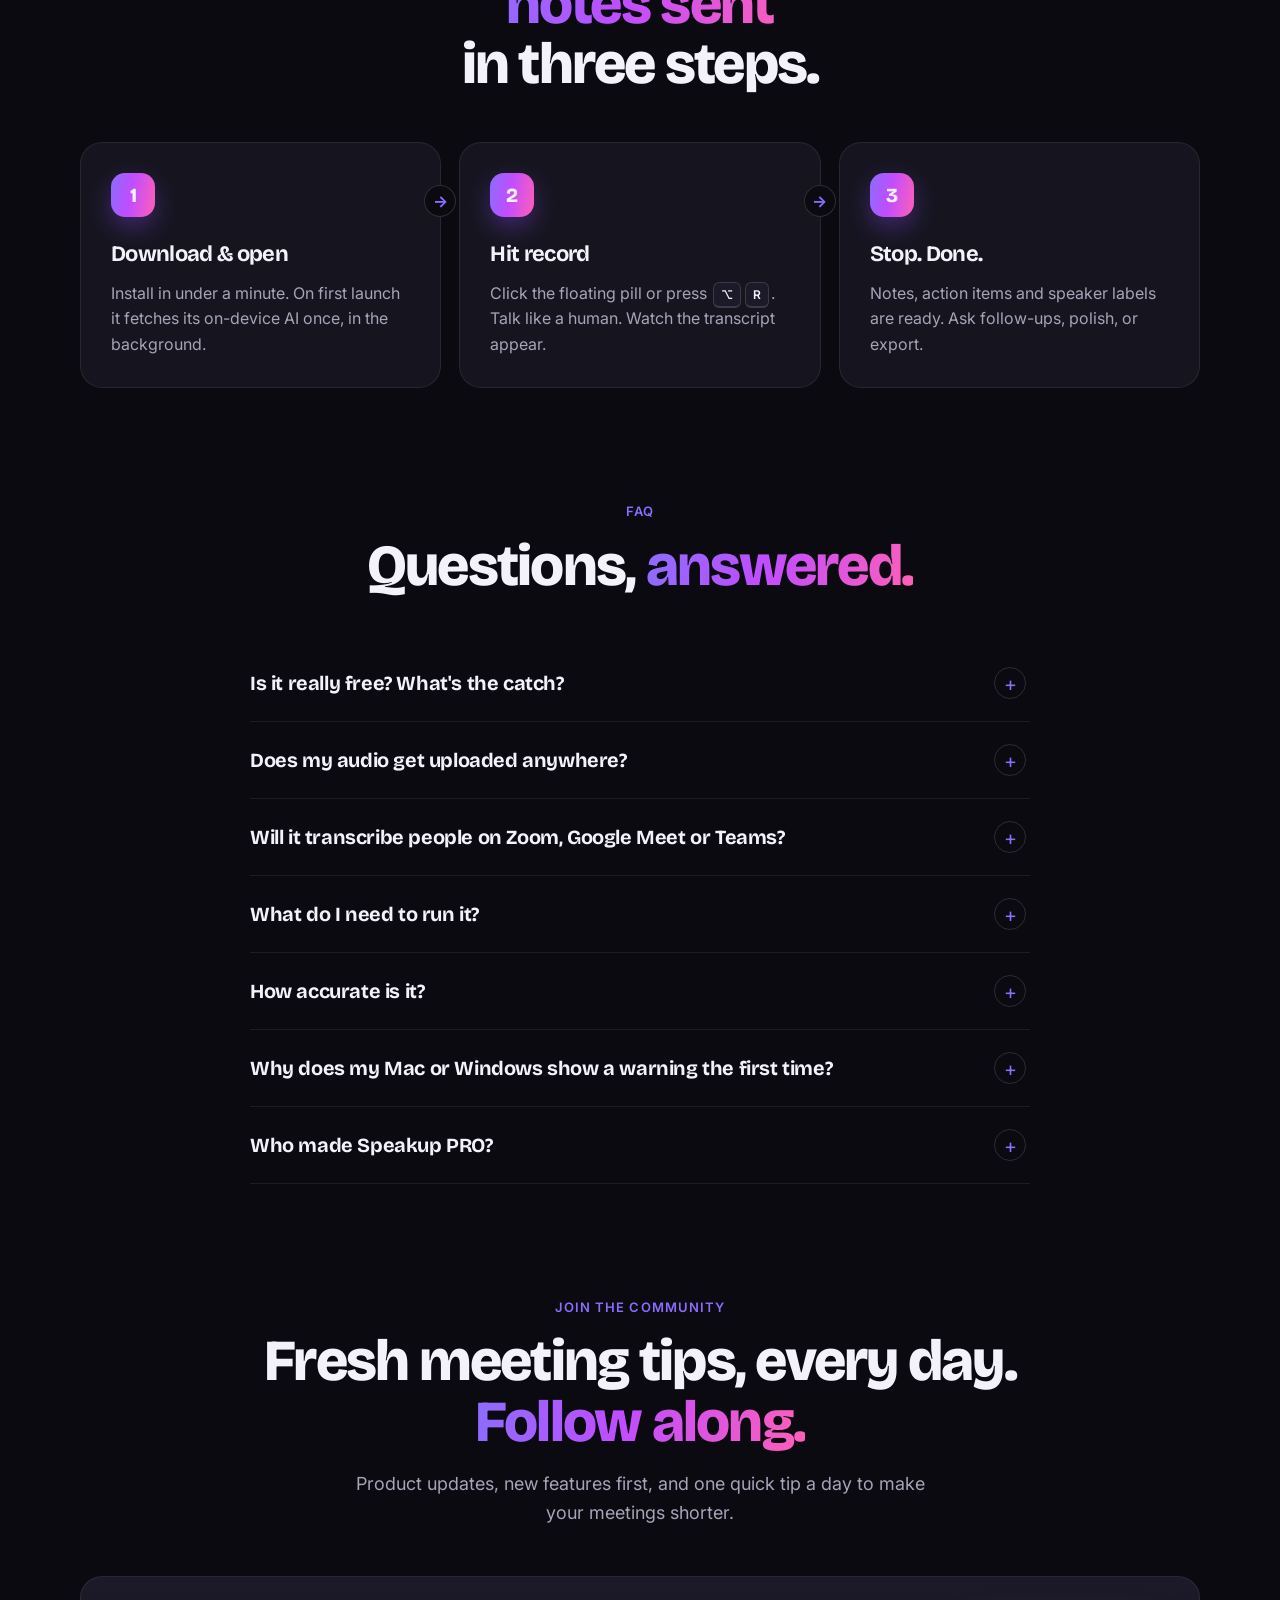
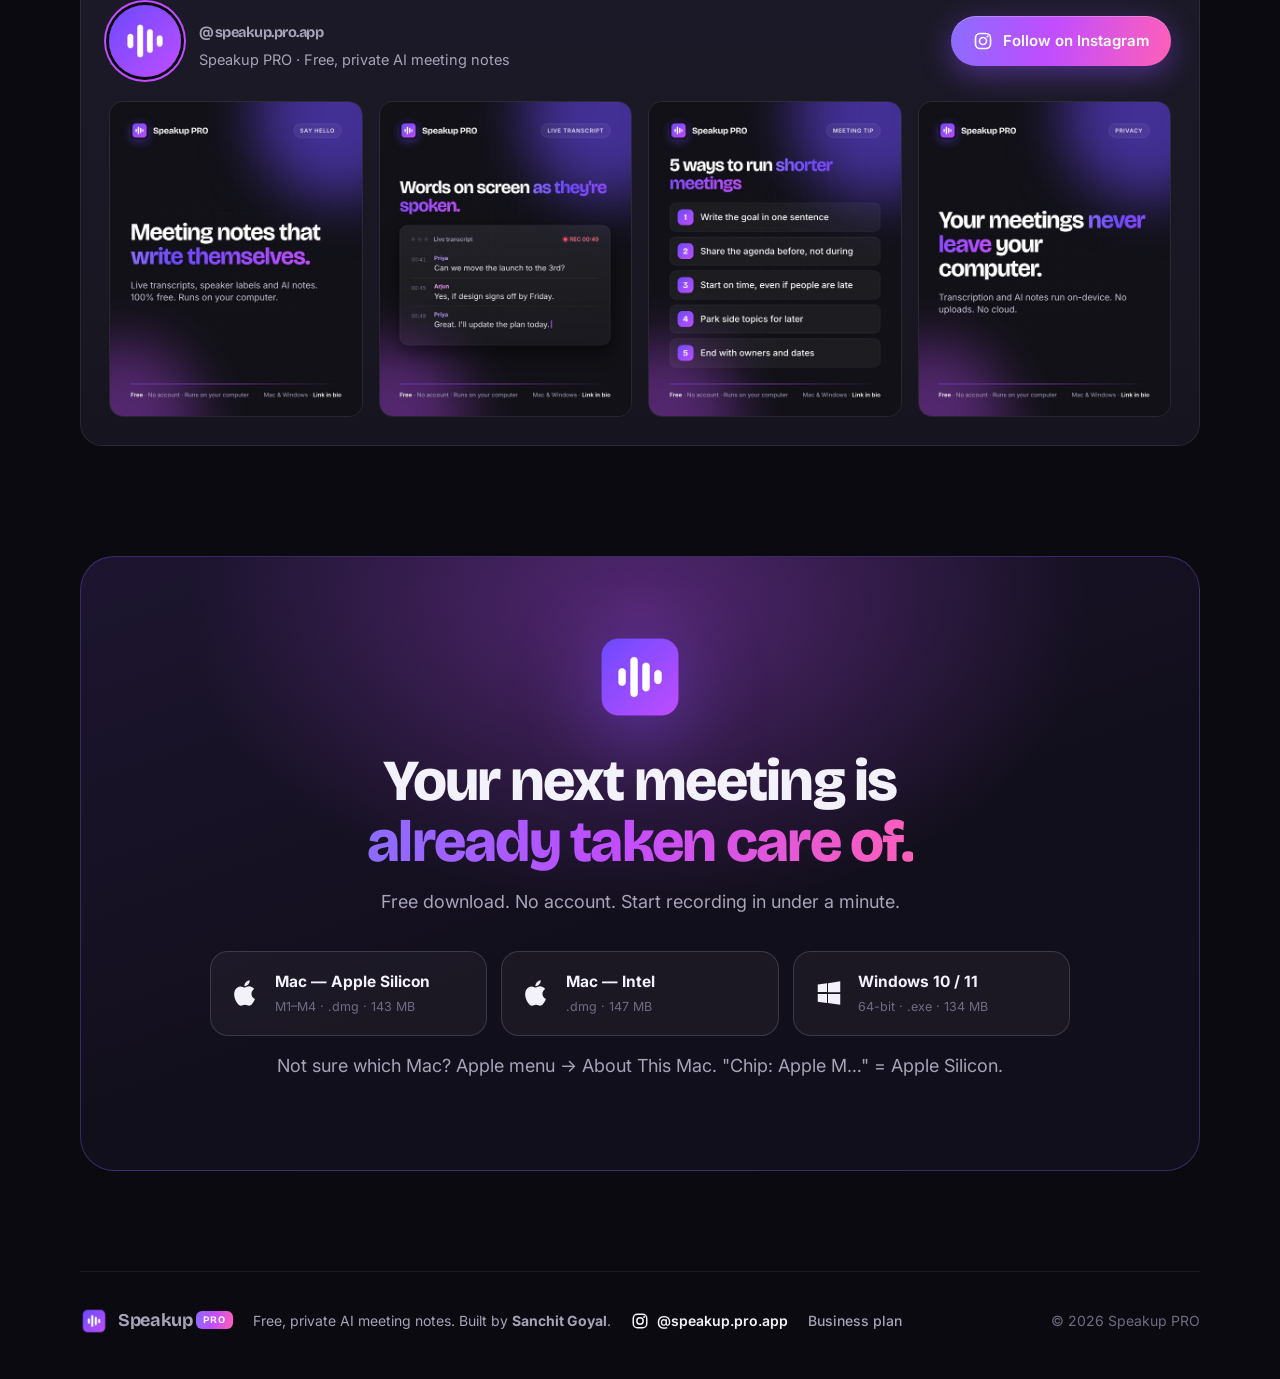
==== commit bb539f83: "Add files via upload" ====
--- a/index.html
+++ b/index.html
@@ -42,7 +42,7 @@
     <section class="hero">
       <div class="hero-copy">
         <div class="pill-badge"><span class="dot"></span> 100% free · No account · Works offline</div>
-        <h1>Talk freely.<br /><span class="grad">We'll take the minutes.</span></h1>
+        <h1>Talk freely. <br /><span class="grad">We'll take the minutes.</span></h1>
         <p class="lead">Speakup PRO listens to your meetings, writes a live transcript, knows <em>who said what</em>, and turns it all into crisp notes and action items — right on your own computer.</p>
         <div class="hero-ctas">
           <a href="#download" class="btn btn-lg btn-glow" data-download-primary>
@@ -92,7 +92,7 @@
     <section class="section polish" id="how-it-sounds">
       <div class="section-head">
         <span class="eyebrow">Messy in. Clean out.</span>
-        <h2>People don't talk in bullet points.<br /><span class="grad">Your notes should.</span></h2>
+        <h2>People don't talk in bullet points. <br /><span class="grad">Your notes should.</span></h2>
         <p>Ums, restarts, cross-talk — Speakup PRO cleans it up, keeps everyone's words, and pulls out what matters.</p>
       </div>
       <div class="polish-card">
@@ -137,7 +137,7 @@
     <section class="section" id="features">
       <div class="section-head">
         <span class="eyebrow">Everything you need. Nothing you pay for.</span>
-        <h2>A full AI notetaker,<br /><span class="grad">living on your desktop.</span></h2>
+        <h2>A full AI notetaker, <br /><span class="grad">living on your desktop.</span></h2>
       </div>
       <div class="bento">
         <article class="tile t-wide t-live">
@@ -267,7 +267,7 @@
     <section class="section" id="how">
       <div class="section-head">
         <span class="eyebrow">How it works</span>
-        <h2>From <span class="nw">"let's start"</span> to <span class="grad nw">"notes sent"</span><br />in three steps.</h2>
+        <h2>From <span class="nw">"let's start"</span> to <span class="grad nw">"notes sent"</span> <br />in three steps.</h2>
       </div>
       <ol class="steps">
         <li>
@@ -330,7 +330,7 @@
     <section class="section follow" id="follow">
       <div class="section-head">
         <span class="eyebrow">Join the community</span>
-        <h2>Fresh meeting tips, every day.<br /><span class="grad">Follow along.</span></h2>
+        <h2>Fresh meeting tips, every day. <br /><span class="grad">Follow along.</span></h2>
         <p>Product updates, new features first, and one quick tip a day to make your meetings shorter.</p>
       </div>
       <div class="ig-card">
@@ -356,7 +356,7 @@
       <div class="dl-card">
         <div class="dl-glow" aria-hidden="true"></div>
         <img src="assets/icon-256.png" alt="Speakup PRO app icon" class="dl-icon" width="96" height="96" />
-        <h2>Your next meeting is<br /><span class="grad">already taken care of.</span></h2>
+        <h2>Your next meeting is <br /><span class="grad">already taken care of.</span></h2>
         <p>Free download. No account. Start recording in under a minute.</p>
         <div class="dl-grid">
           <a class="dl-btn" data-platform="mac-arm" href="#">
@@ -381,6 +381,7 @@
     <div class="brand"><img src="assets/icon-256.png" alt="" width="28" height="28" /><span>Speakup <b>PRO</b></span></div>
     <p>Free, private AI meeting notes. Built by <b>Sanchit Goyal</b>.</p>
     <a href="https://www.instagram.com/speakup.pro.app/" class="foot-ig" data-ig-link target="_blank" rel="noopener"><svg class="ig-glyph" viewBox="0 0 24 24" aria-hidden="true"><rect x="3" y="3" width="18" height="18" rx="5.5" fill="none" stroke="currentColor" stroke-width="2"/><circle cx="12" cy="12" r="4.2" fill="none" stroke="currentColor" stroke-width="2"/><circle cx="17.4" cy="6.6" r="1.25" fill="currentColor"/></svg><span>@<span data-ig-handle>speakup.pro.app</span></span></a>
+    <a href="business-plan.html" class="foot-link">Business plan</a>
     <p class="small">© <span id="year">2026</span> Speakup PRO</p>
   </footer>
 
--- a/styles.css
+++ b/styles.css
@@ -356,3 +356,5 @@
   .ig-grid { grid-template-columns: repeat(2, 1fr); gap: 10px; }
 }
 .ig-handle .at { font-family: Inter, system-ui, sans-serif; font-weight: 700; margin-right: 1px; }
+.foot-link { color: var(--muted); font-weight: 500; }
+.foot-link:hover { color: var(--violet-2); }
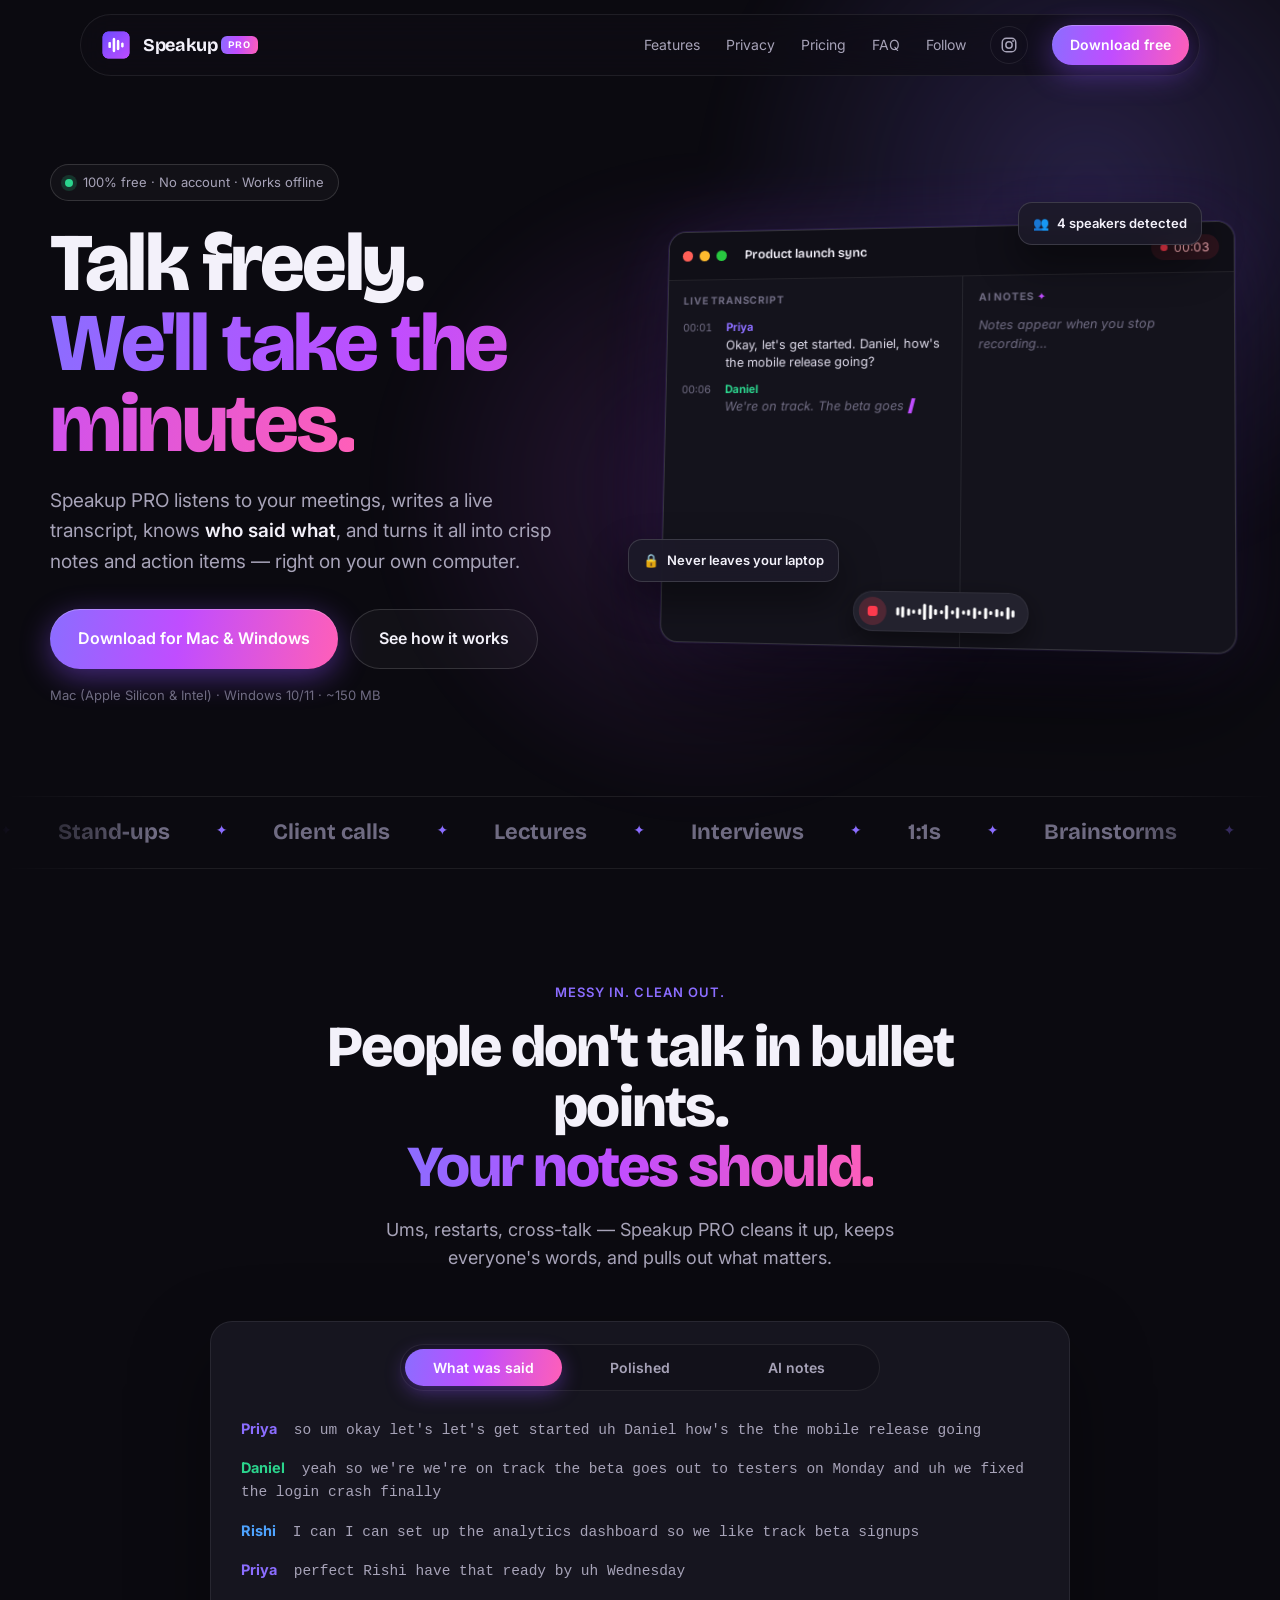
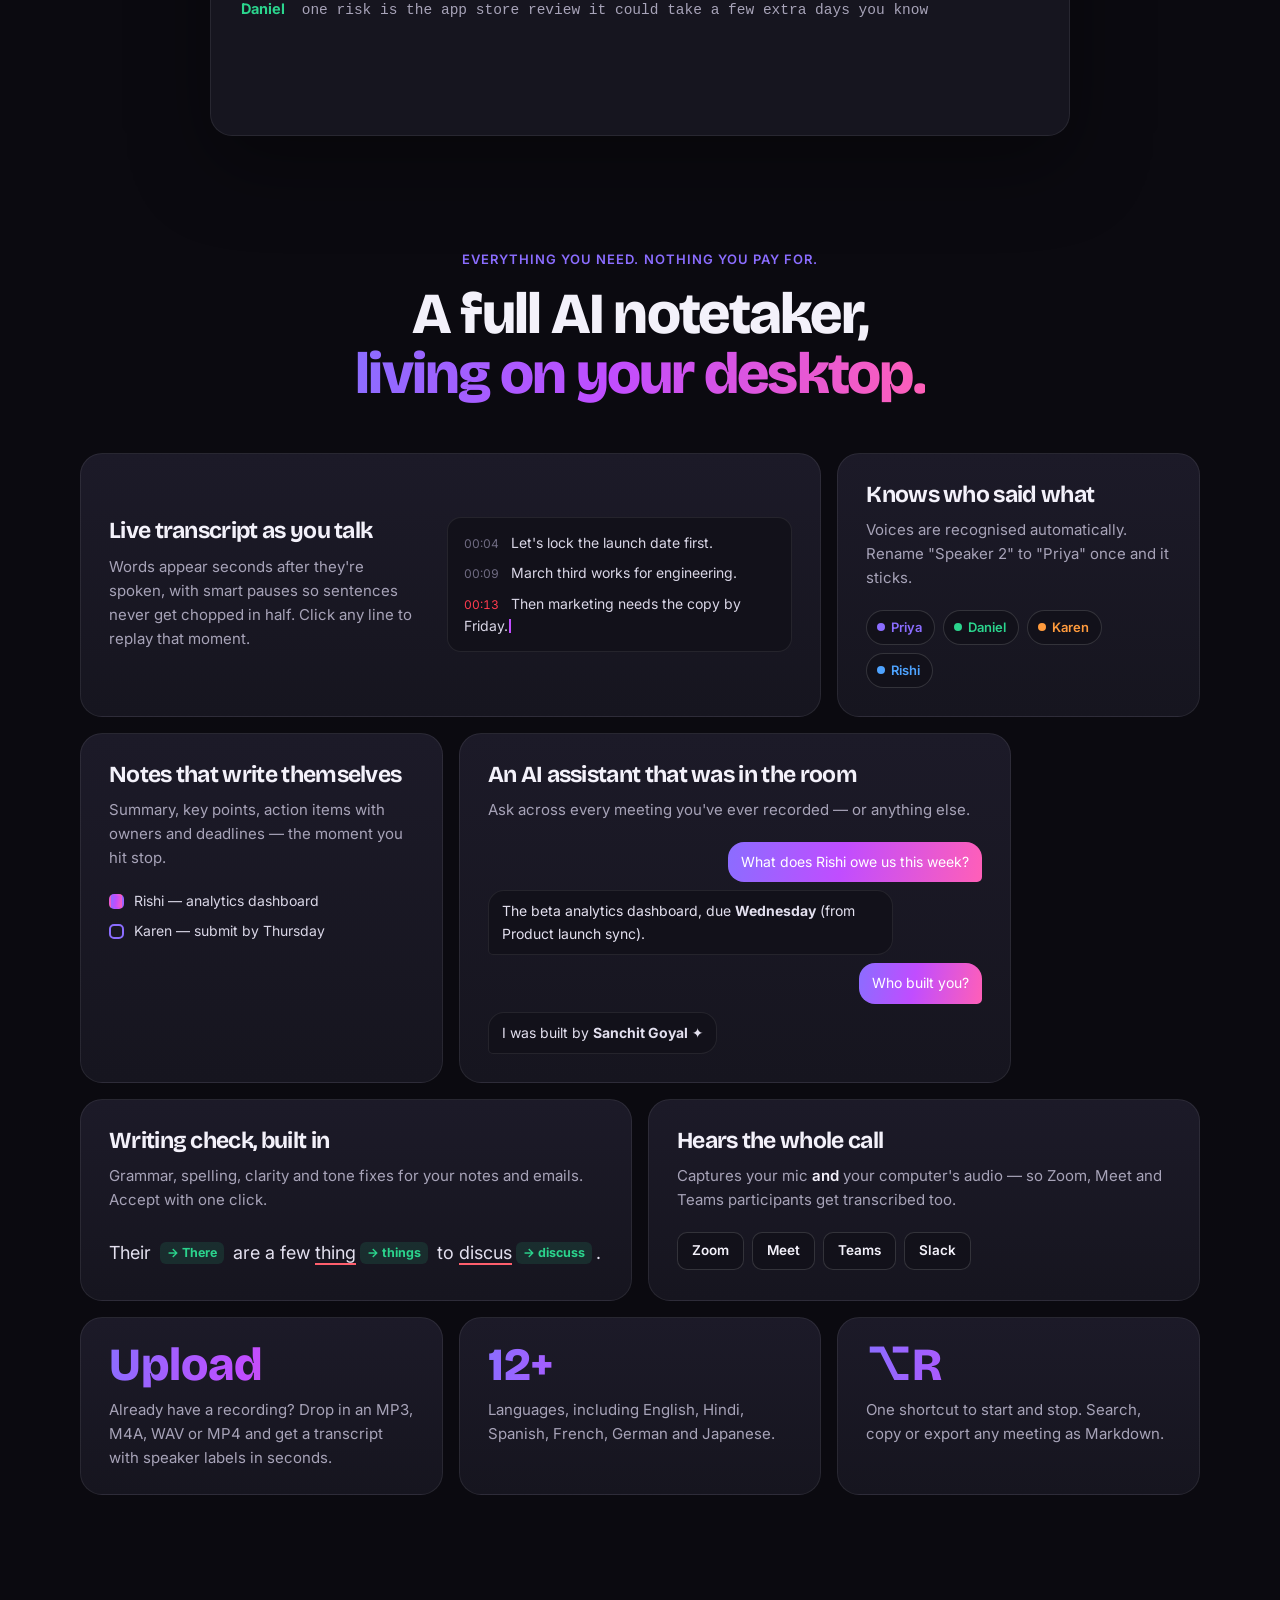
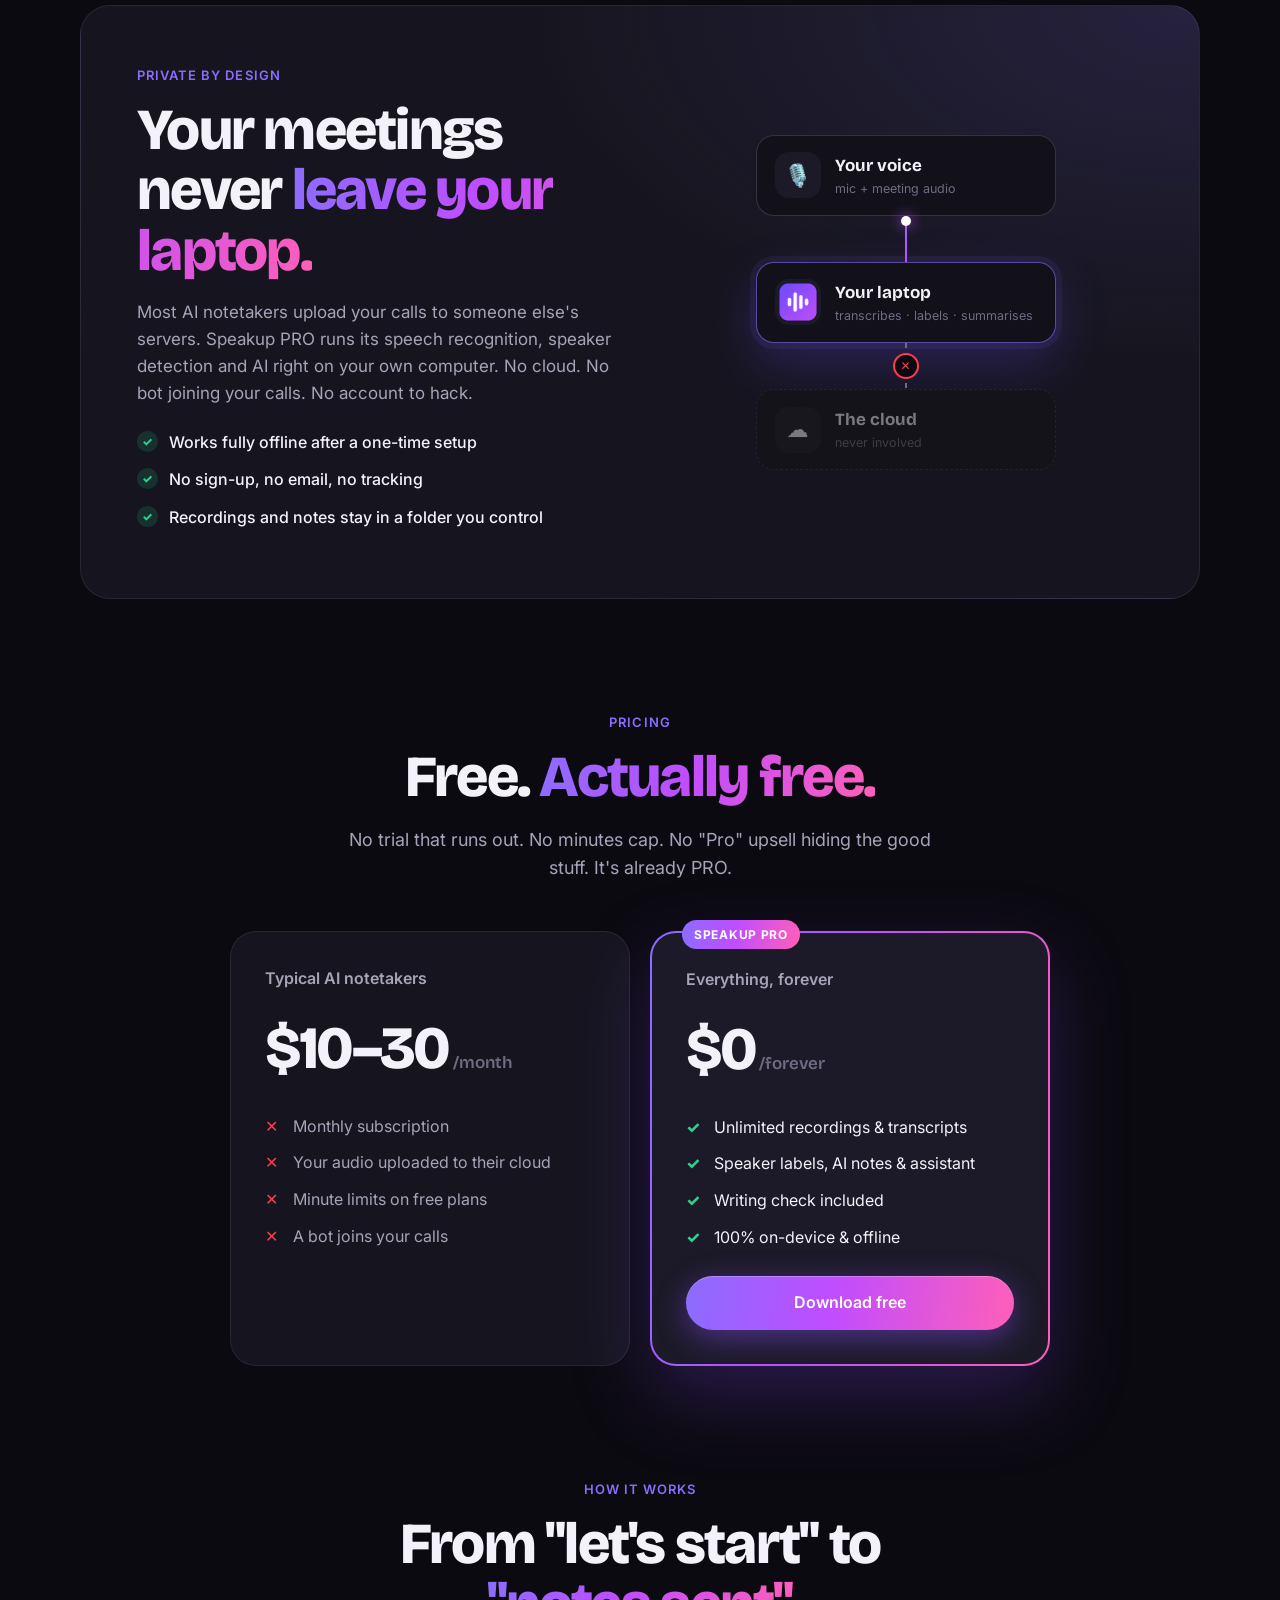
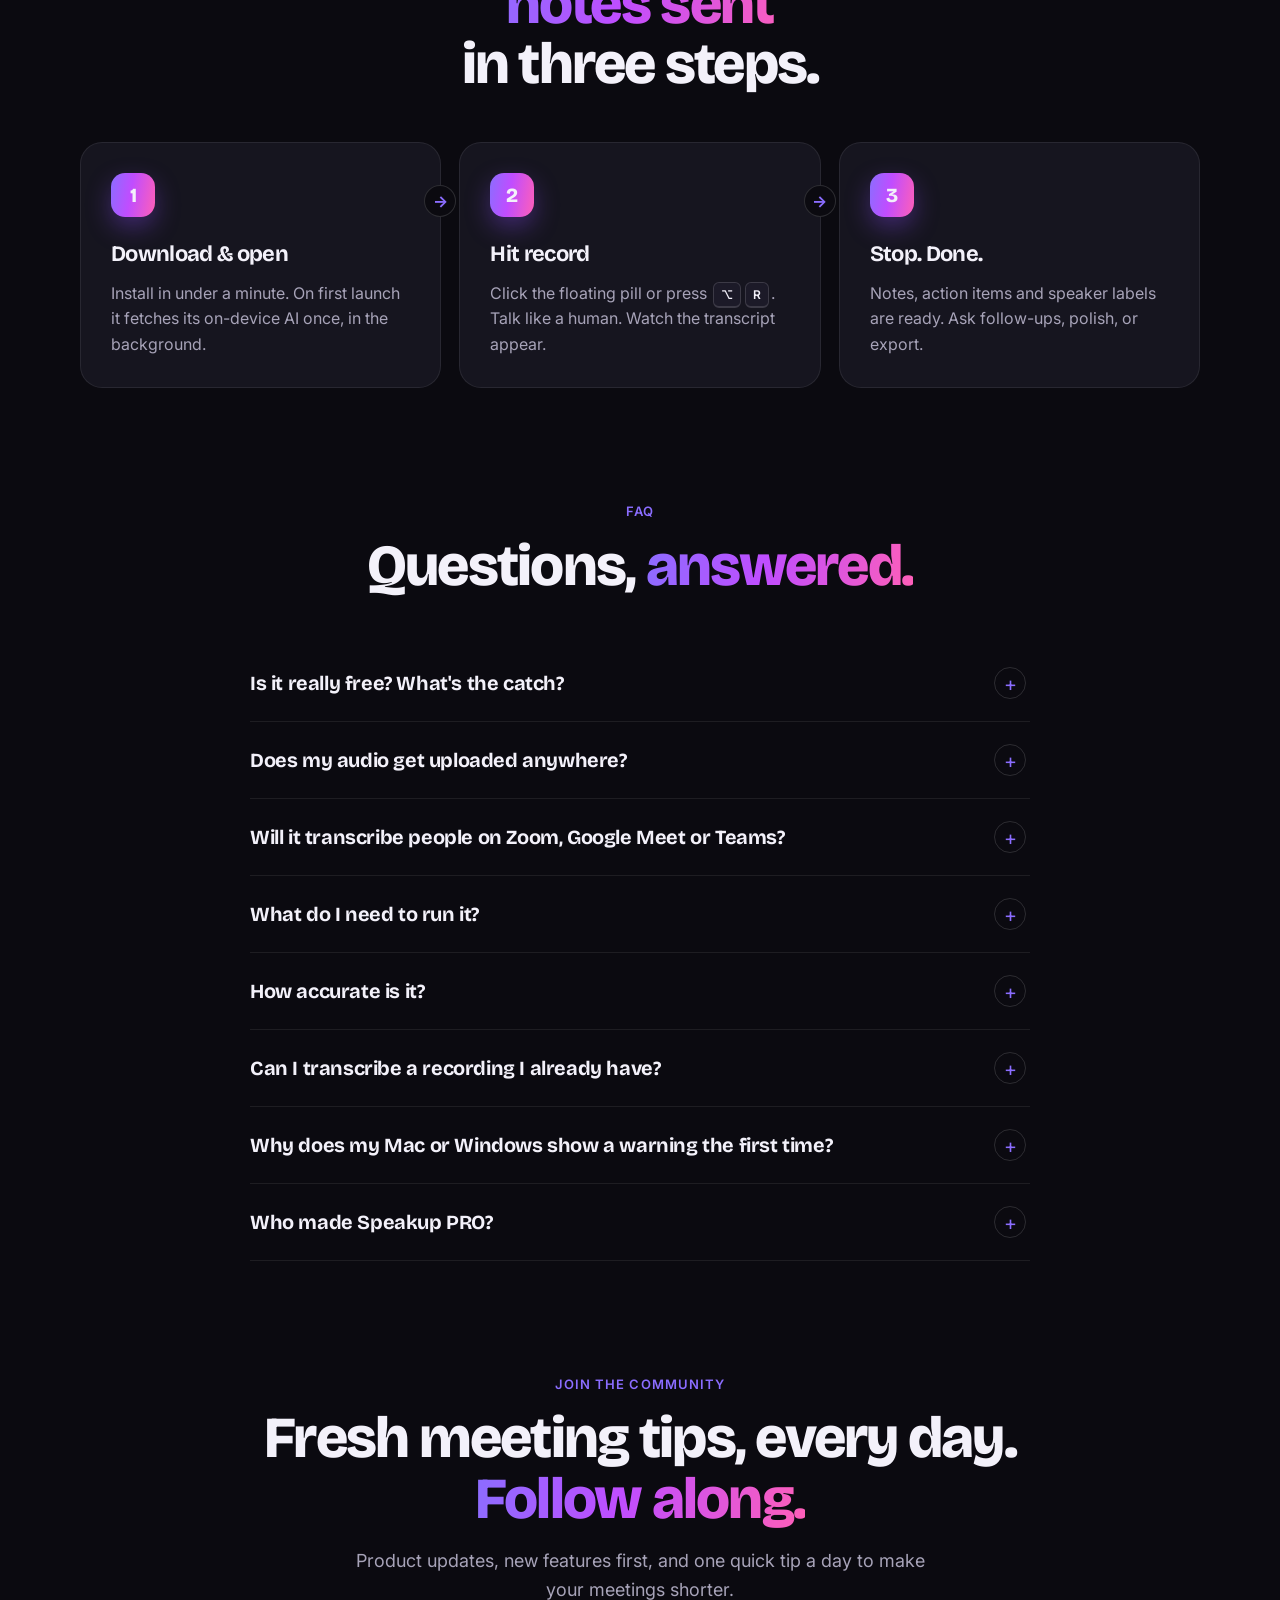
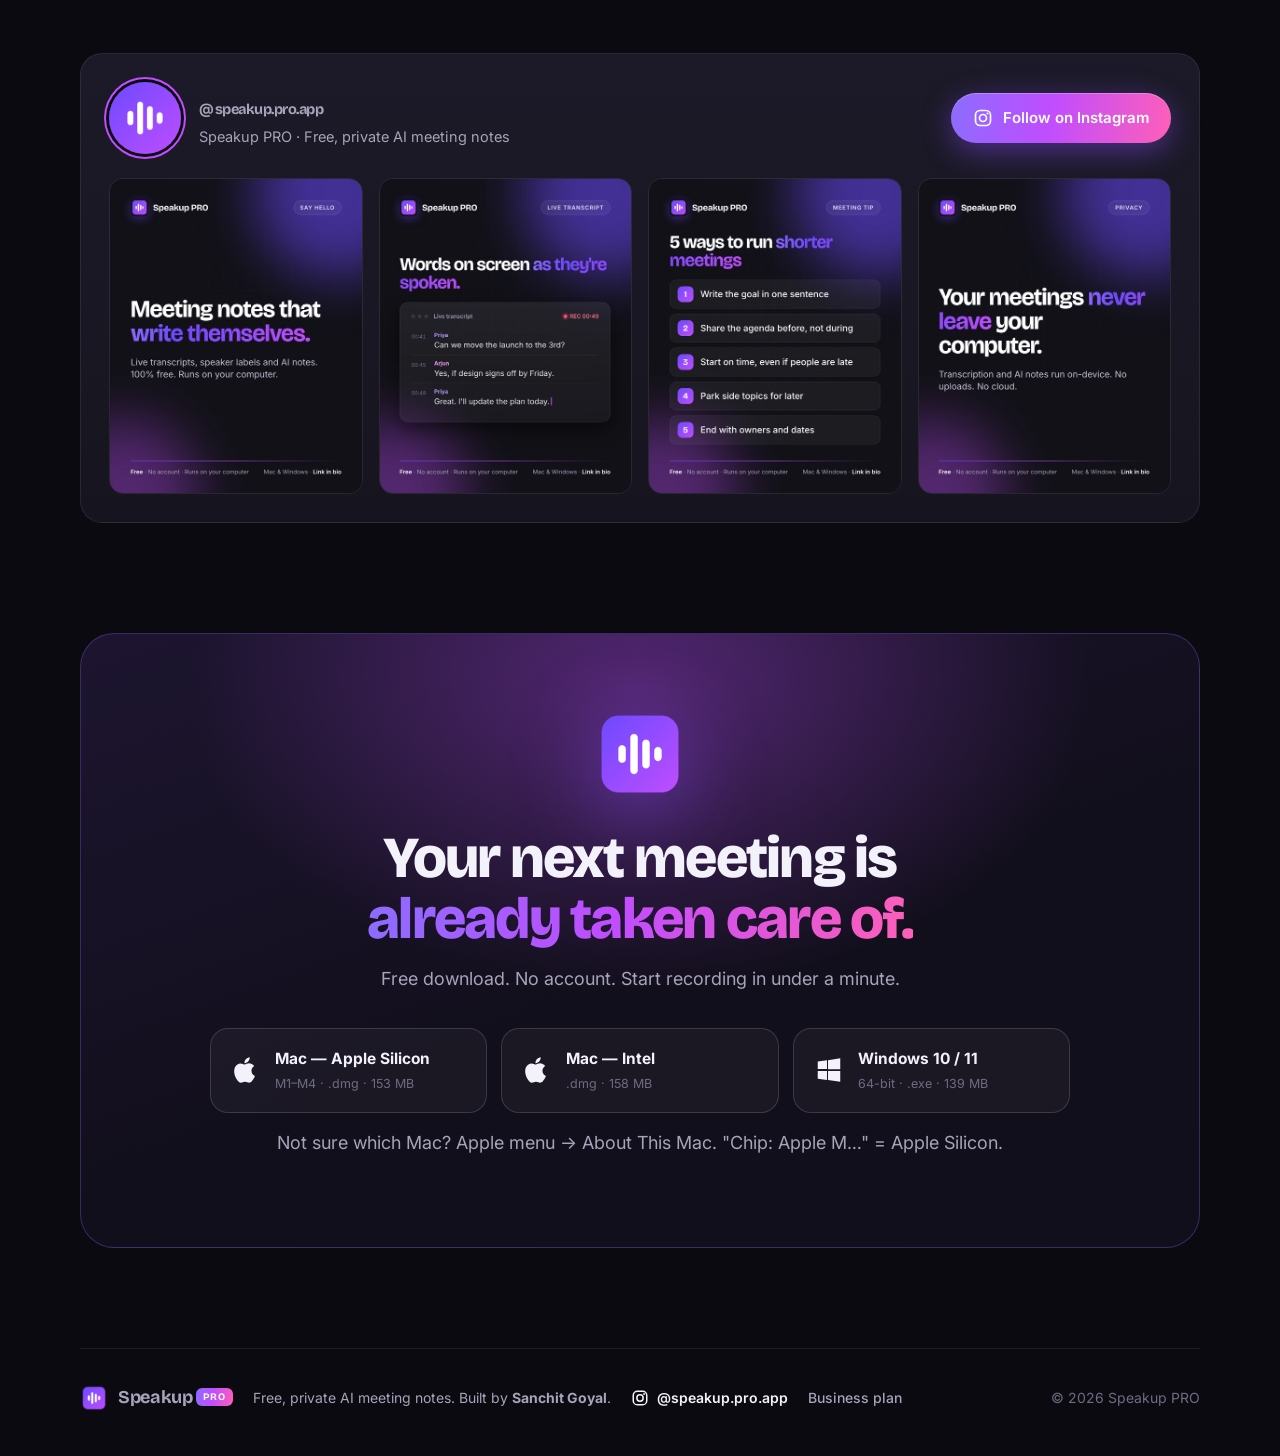
==== commit fe9cbb0d: "Add files via upload" ====
--- a/index.html
+++ b/index.html
@@ -50,7 +50,7 @@
           </a>
           <a href="#how" class="btn btn-lg btn-ghost">See how it works</a>
         </div>
-        <p class="hero-meta">Mac (Apple Silicon &amp; Intel) · Windows 10/11 · <span data-os-size>~140 MB</span></p>
+        <p class="hero-meta">Mac (Apple Silicon &amp; Intel) · Windows 10/11 · <span data-os-size>~150 MB</span></p>
       </div>
 
       <!-- Animated app window -->
@@ -193,8 +193,8 @@
         </article>
 
         <article class="tile t-small t-accuracy">
-          <div class="big-num">2-pass</div>
-          <p>Live transcript while you talk, then a high-accuracy pass with a larger model when you stop.</p>
+          <div class="big-num">Upload</div>
+          <p>Already have a recording? Drop in an MP3, M4A, WAV or MP4 and get a transcript with speaker labels in seconds.</p>
         </article>
         <article class="tile t-small t-langs">
           <div class="big-num">12+</div>
@@ -309,11 +309,15 @@
         </details>
         <details>
           <summary>What do I need to run it?</summary>
-          <p>A Mac (Apple Silicon or Intel, macOS 12 or later) or a Windows 10/11 PC, 8 GB of RAM or more, and about 1.5 GB of free disk space. Newer computers write notes faster — on Apple Silicon it's quick.</p>
+          <p>A Mac (Apple Silicon or Intel, macOS 12 or later) or a Windows 10/11 PC, 8 GB of RAM or more, and about 2.5 GB of free disk space for the app and its on-device AI. Newer computers write notes faster — on Apple Silicon it's quick.</p>
         </details>
         <details>
           <summary>How accurate is it?</summary>
-          <p>Very good for clear audio, using the open Whisper speech model — and a high-accuracy pass re-checks each recording when you stop. Like any AI, it can occasionally mishear a name or mix up who said what, so give important details a quick look.</p>
+          <p>Very. English and 24 European languages use NVIDIA Parakeet, a fast, highly accurate open speech model — in our tests on real recorded speech it got about 97% of words right. Other languages use Whisper. Like any AI, it can occasionally mishear a name or mix up who said what, so give important details a quick look.</p>
+        </details>
+        <details>
+          <summary>Can I transcribe a recording I already have?</summary>
+          <p>Yes. Click <b>Upload recording</b> (or drag a file onto the app) and choose an audio or video file — MP3, M4A, WAV, AAC, MP4, MOV and more. You get the full transcript with speaker labels and AI notes, all processed on your computer.</p>
         </details>
         <details>
           <summary>Why does my Mac or Windows show a warning the first time?</summary>
@@ -361,15 +365,15 @@
         <div class="dl-grid">
           <a class="dl-btn" data-platform="mac-arm" href="#">
             <span class="dl-os"></span>
-            <span><b>Mac — Apple Silicon</b><small>M1–M4 · .dmg · 143 MB</small></span>
+            <span><b>Mac — Apple Silicon</b><small>M1–M4 · .dmg · 153 MB</small></span>
           </a>
           <a class="dl-btn" data-platform="mac-intel" href="#">
             <span class="dl-os"></span>
-            <span><b>Mac — Intel</b><small>.dmg · 147 MB</small></span>
+            <span><b>Mac — Intel</b><small>.dmg · 158 MB</small></span>
           </a>
           <a class="dl-btn" data-platform="windows" href="#">
             <span class="dl-os win"></span>
-            <span><b>Windows 10 / 11</b><small>64-bit · .exe · 134 MB</small></span>
+            <span><b>Windows 10 / 11</b><small>64-bit · .exe · 139 MB</small></span>
           </a>
         </div>
         <p class="dl-help">Not sure which Mac? Apple menu → About This Mac. "Chip: Apple M…" = Apple Silicon.</p>
